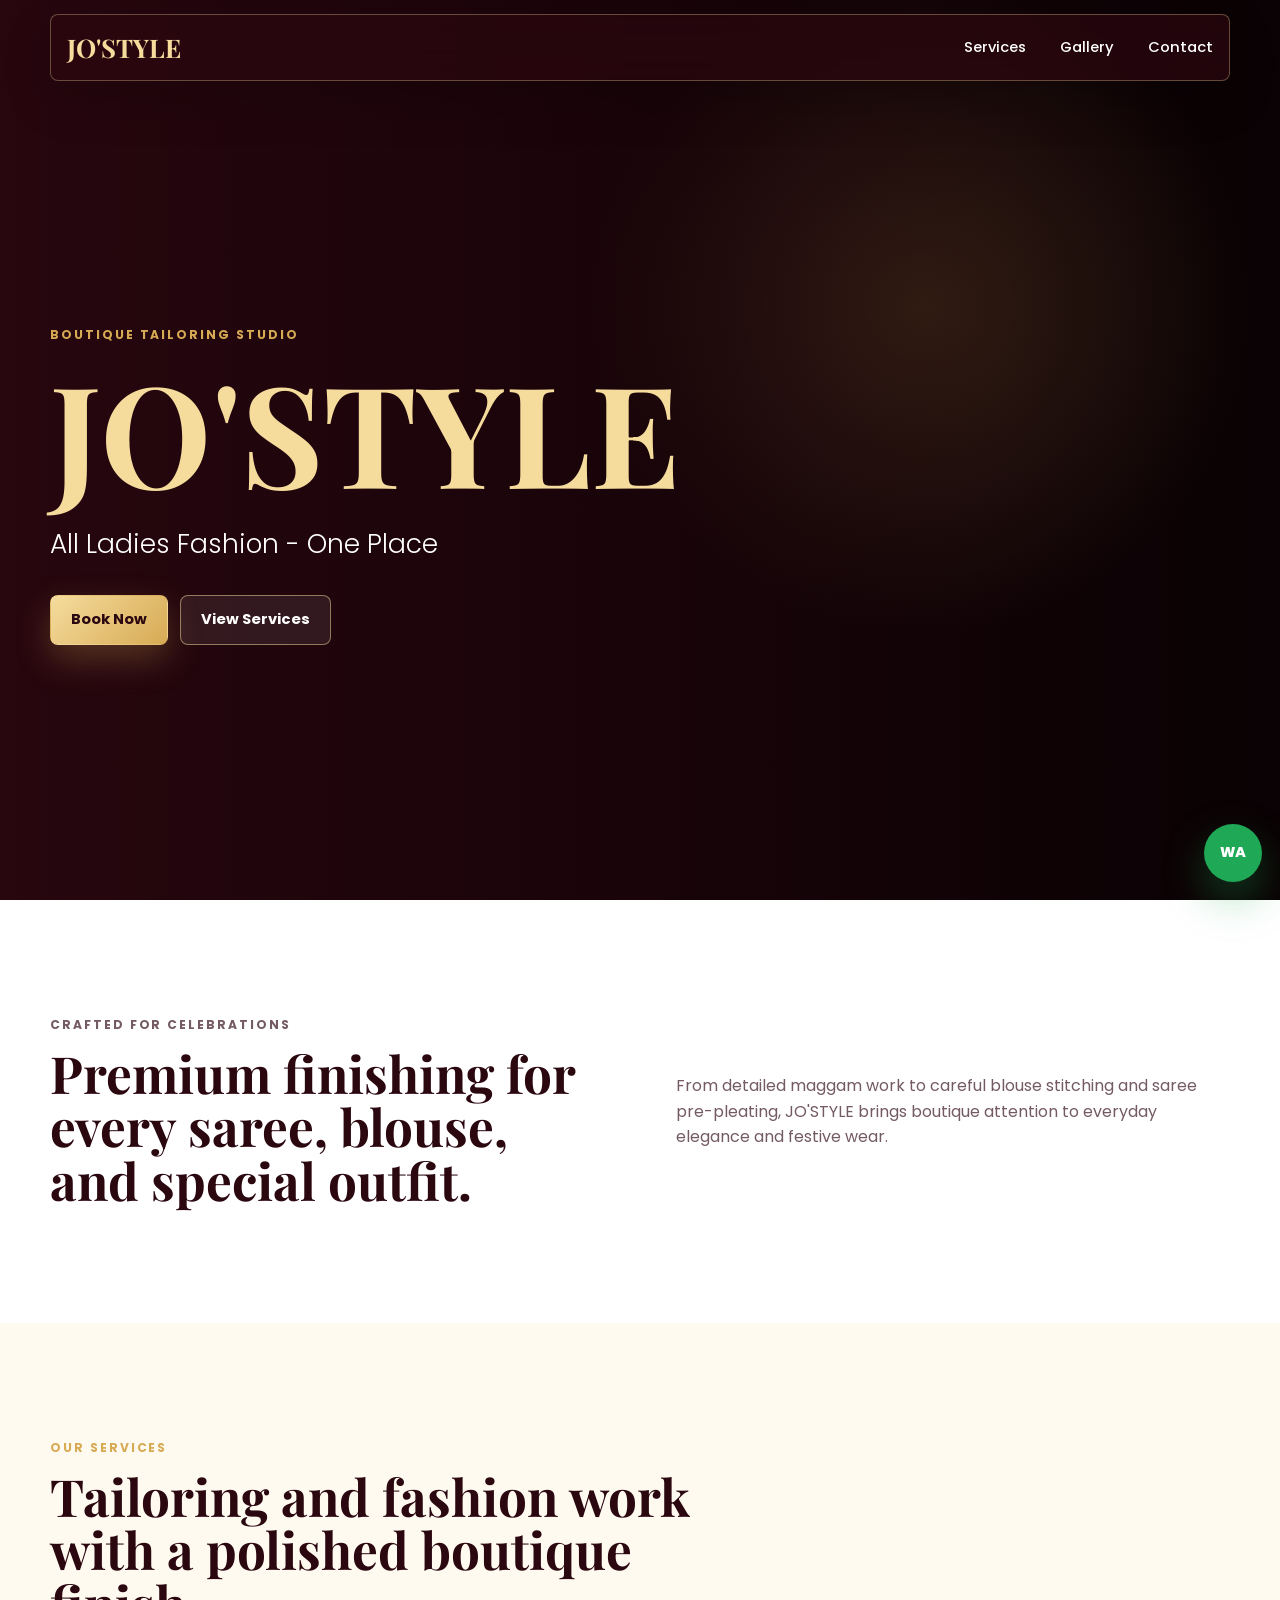
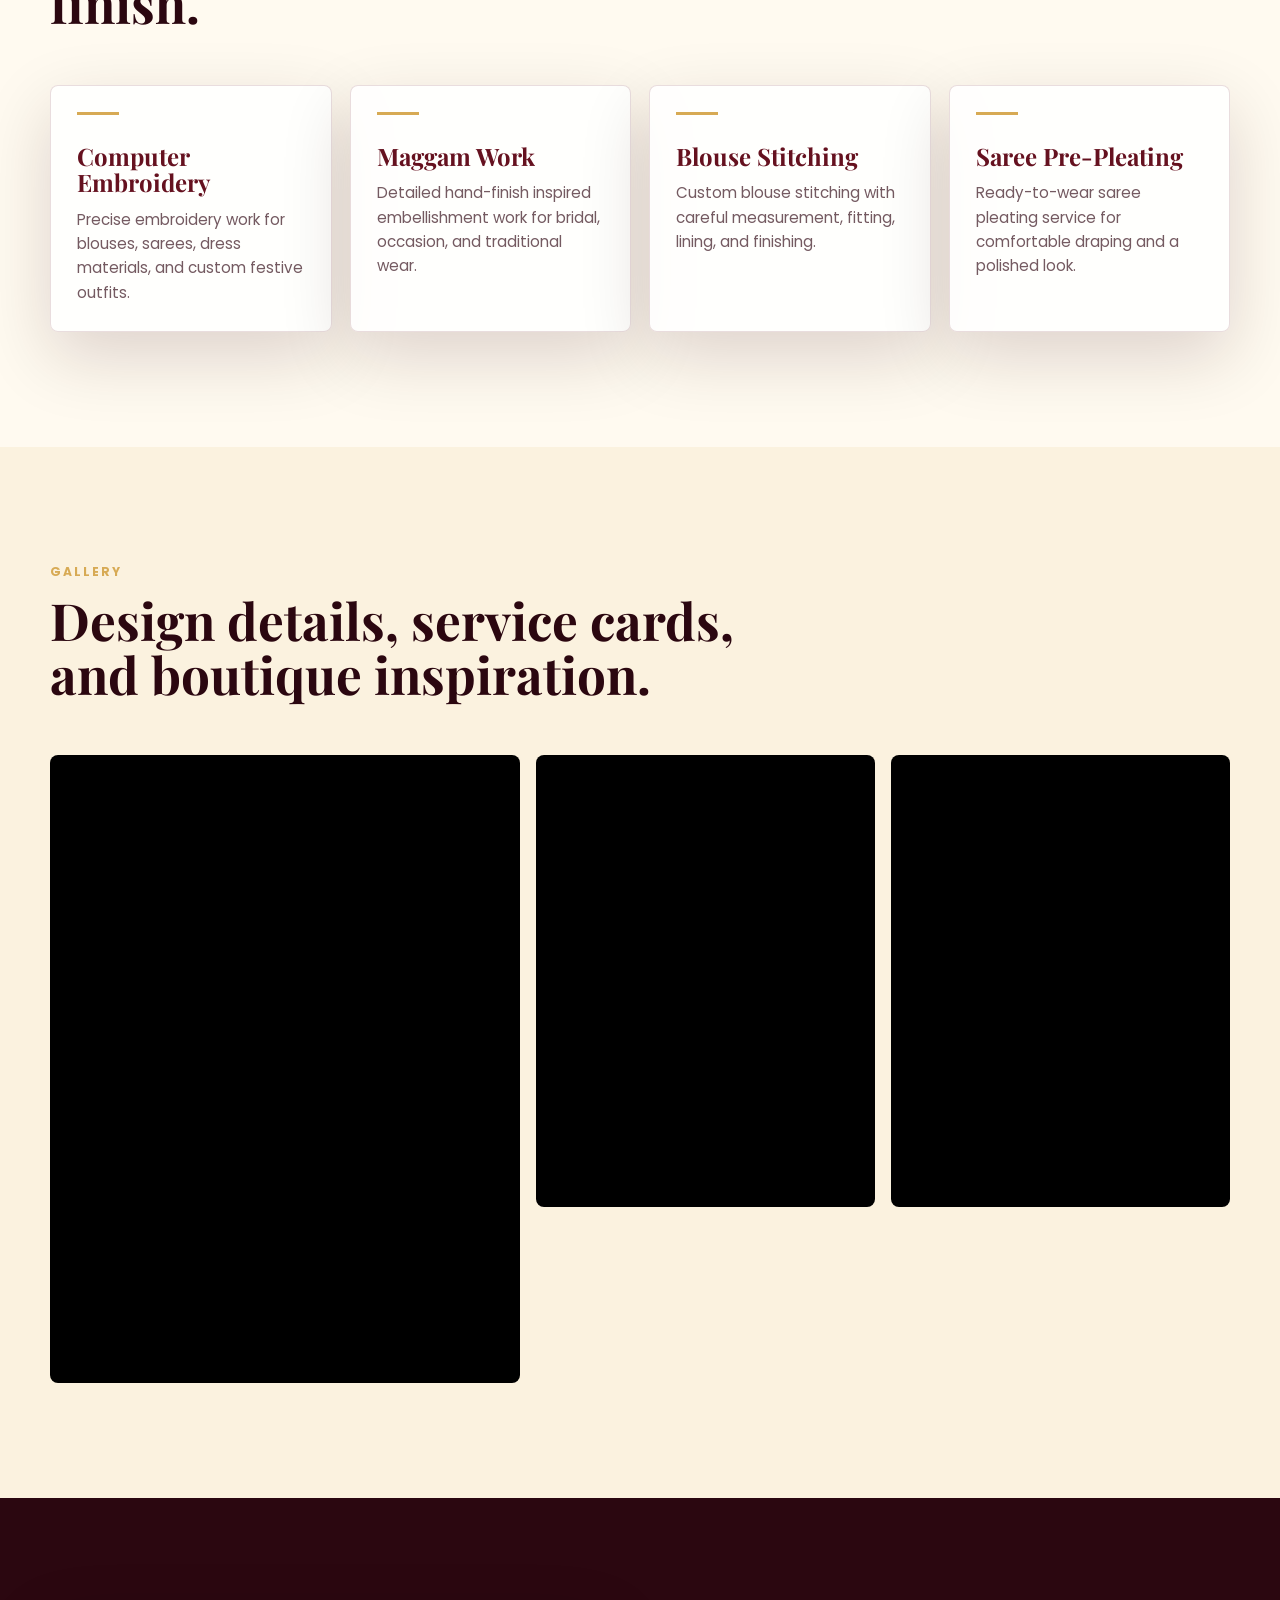
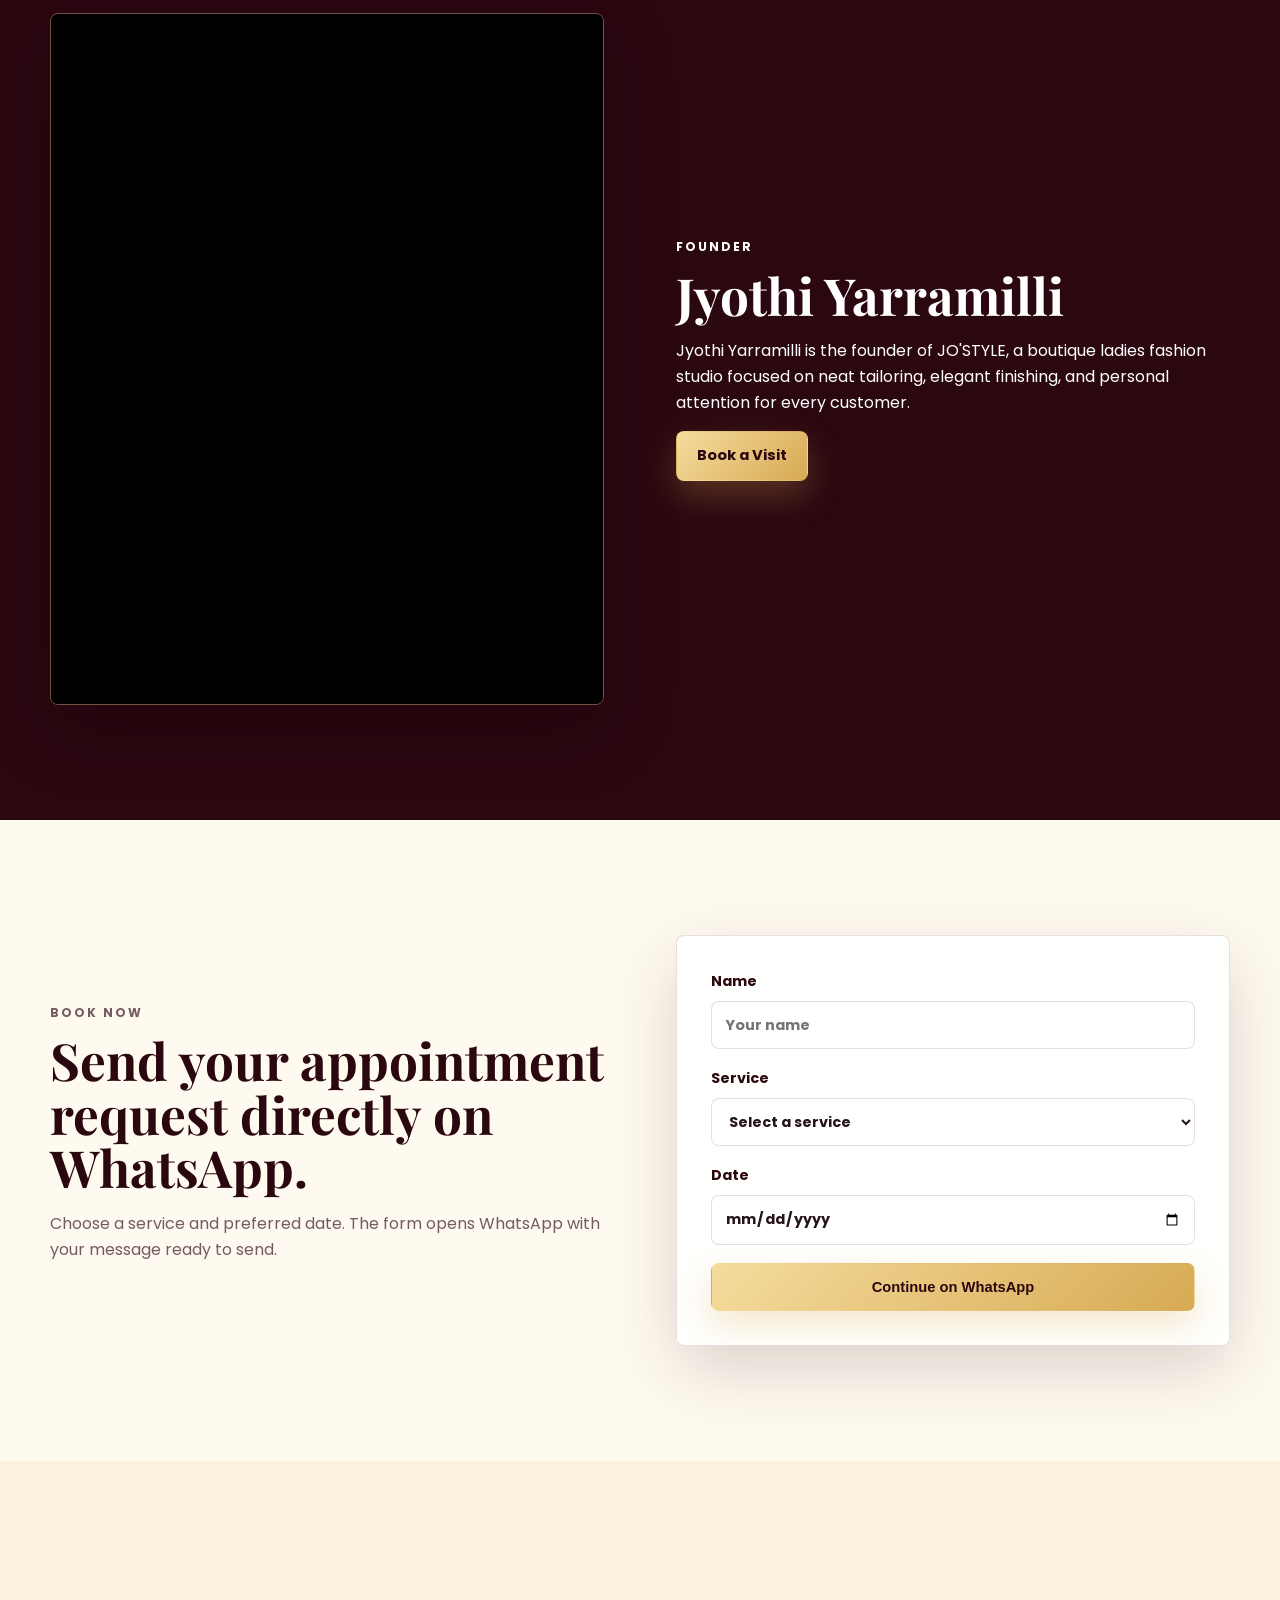
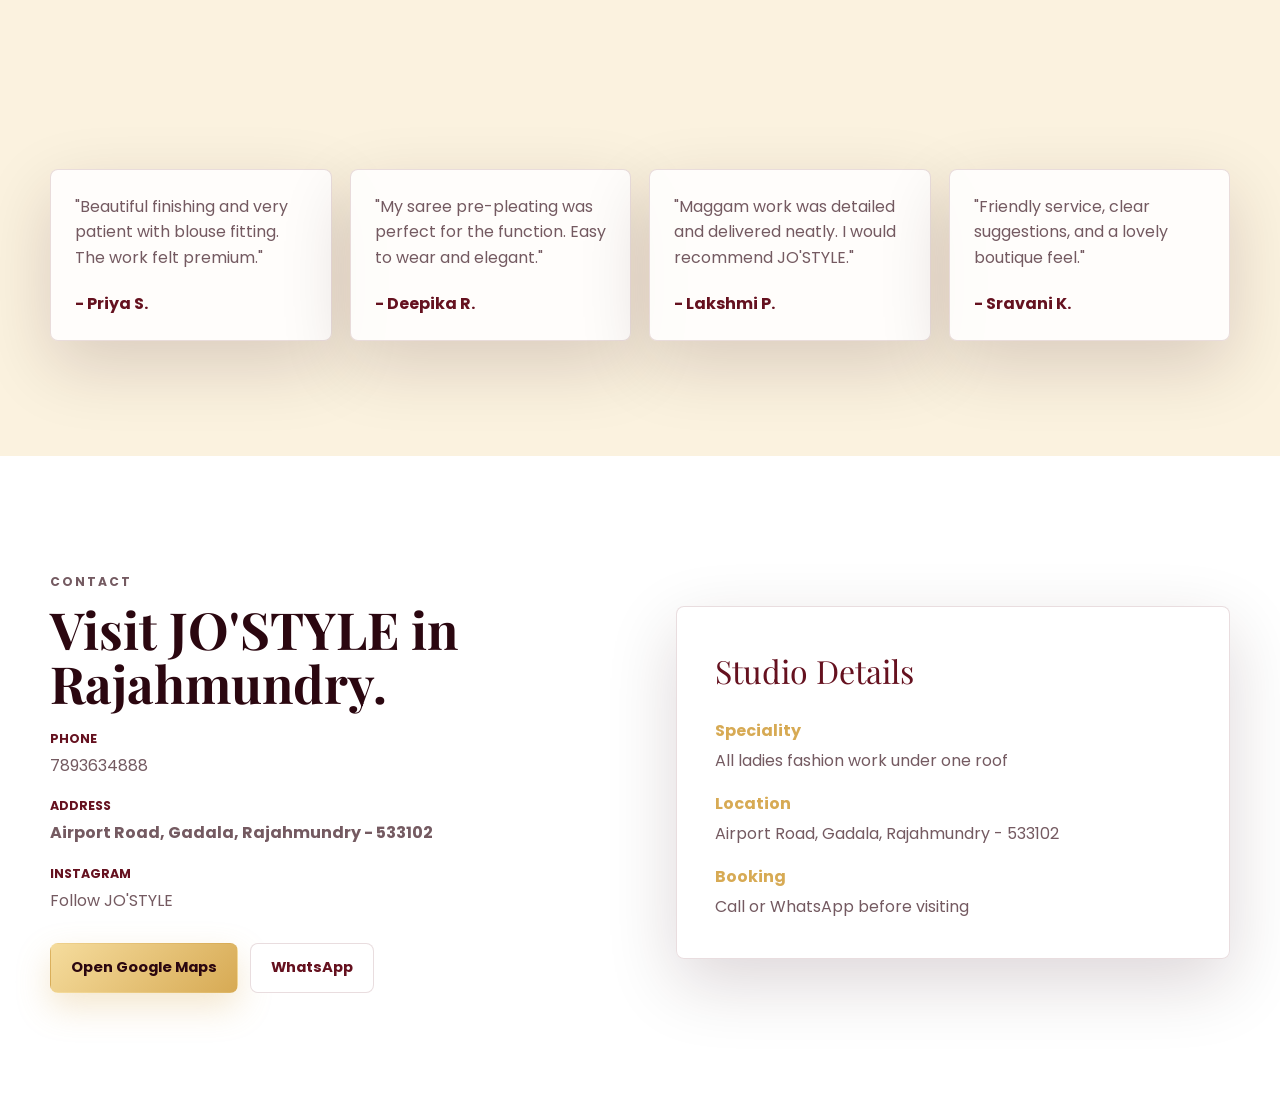
==== index.html @ f4197da4 "Create JO'STYLE static website" ====
<!DOCTYPE html>
<html lang="en">
  <head>
    <meta charset="UTF-8" />
    <meta name="viewport" content="width=device-width, initial-scale=1.0" />
    <meta
      name="description"
      content="JO'STYLE boutique tailoring and ladies fashion services in Rajahmundry."
    />
    <title>JO'STYLE | Boutique Ladies Fashion</title>
    <link rel="icon" href="favicon.ico" />
    <link rel="preconnect" href="https://fonts.googleapis.com" />
    <link rel="preconnect" href="https://fonts.gstatic.com" crossorigin />
    <link
      href="https://fonts.googleapis.com/css2?family=Playfair+Display:wght@600;700&family=Poppins:wght@300;400;500;600;700&display=swap"
      rel="stylesheet"
    />
    <link rel="stylesheet" href="style.css" />
  </head>
  <body>
    <header class="site-header" id="top">
      <nav class="navbar" aria-label="Primary navigation">
        <a class="brand" href="#top" data-business-name>JO'STYLE</a>
        <button class="nav-toggle" type="button" aria-label="Open navigation" aria-expanded="false">
          <span></span>
          <span></span>
          <span></span>
        </button>
        <div class="nav-links">
          <a href="#services">Services</a>
          <a href="#gallery">Gallery</a>
          <a href="#contact">Contact</a>
        </div>
      </nav>
    </header>

    <main>
      <section class="hero" id="home" aria-label="JO'STYLE boutique hero">
        <div class="hero-bg" data-hero-bg></div>
        <div class="hero-overlay"></div>
        <div class="hero-content reveal">
          <p class="eyebrow">Boutique tailoring studio</p>
          <h1 data-business-name>JO'STYLE</h1>
          <p class="hero-tagline" data-tagline>All Ladies Fashion - One Place</p>
          <div class="hero-actions">
            <a class="btn btn-primary" href="#booking">Book Now</a>
            <a class="btn btn-ghost" href="#services">View Services</a>
          </div>
        </div>
      </section>

      <section class="section intro-section reveal" aria-label="Boutique introduction">
        <div class="section-inner intro-grid">
          <div>
            <p class="eyebrow">Crafted for celebrations</p>
            <h2>Premium finishing for every saree, blouse, and special outfit.</h2>
          </div>
          <p>
            From detailed maggam work to careful blouse stitching and saree pre-pleating,
            JO'STYLE brings boutique attention to everyday elegance and festive wear.
          </p>
        </div>
      </section>

      <section class="section" id="services">
        <div class="section-inner">
          <div class="section-heading reveal">
            <p class="eyebrow">Our Services</p>
            <h2>Tailoring and fashion work with a polished boutique finish.</h2>
          </div>
          <div class="services-grid" data-services></div>
        </div>
      </section>

      <section class="section gallery-section" id="gallery">
        <div class="section-inner">
          <div class="section-heading reveal">
            <p class="eyebrow">Gallery</p>
            <h2>Design details, service cards, and boutique inspiration.</h2>
          </div>
          <div class="gallery-grid" data-gallery></div>
        </div>
      </section>

      <section class="section founder-section" id="founder">
        <div class="section-inner founder-grid reveal">
          <div class="founder-image-wrap">
            <img data-founder-image src="images/founder.jpg" alt="Founder of JO'STYLE" />
          </div>
          <div class="founder-copy">
            <p class="eyebrow">Founder</p>
            <h2 data-founder-name>Jyothi Yarramilli</h2>
            <p data-founder-description>
              Founder of JO'STYLE, bringing attentive tailoring and refined ladies fashion services
              to Rajahmundry.
            </p>
            <a class="btn btn-primary" href="#booking">Book a Visit</a>
          </div>
        </div>
      </section>

      <section class="section booking-section" id="booking">
        <div class="section-inner booking-grid">
          <div class="booking-copy reveal">
            <p class="eyebrow">Book Now</p>
            <h2>Send your appointment request directly on WhatsApp.</h2>
            <p>
              Choose a service and preferred date. The form opens WhatsApp with your message ready
              to send.
            </p>
          </div>
          <form class="booking-form reveal" data-booking-form>
            <label>
              Name
              <input type="text" name="name" placeholder="Your name" required />
            </label>
            <label>
              Service
              <select name="service" data-service-select required>
                <option value="">Select a service</option>
              </select>
            </label>
            <label>
              Date
              <input type="date" name="date" required />
            </label>
            <button class="btn btn-primary" type="submit">Continue on WhatsApp</button>
          </form>
        </div>
      </section>

      <section class="section testimonials-section">
        <div class="section-inner">
          <div class="section-heading reveal">
            <p class="eyebrow">Testimonials</p>
            <h2>Loved by customers for neat work and personal attention.</h2>
          </div>
          <div class="testimonial-grid">
            <article class="testimonial-card reveal">
              <p>"Beautiful finishing and very patient with blouse fitting. The work felt premium."</p>
              <strong>- Priya S.</strong>
            </article>
            <article class="testimonial-card reveal">
              <p>"My saree pre-pleating was perfect for the function. Easy to wear and elegant."</p>
              <strong>- Deepika R.</strong>
            </article>
            <article class="testimonial-card reveal">
              <p>"Maggam work was detailed and delivered neatly. I would recommend JO'STYLE."</p>
              <strong>- Lakshmi P.</strong>
            </article>
            <article class="testimonial-card reveal">
              <p>"Friendly service, clear suggestions, and a lovely boutique feel."</p>
              <strong>- Sravani K.</strong>
            </article>
          </div>
        </div>
      </section>

      <section class="section contact-section" id="contact">
        <div class="section-inner contact-grid">
          <div class="contact-copy reveal">
            <p class="eyebrow">Contact</p>
            <h2>Visit JO'STYLE in Rajahmundry.</h2>
            <p class="contact-line"><span>Phone</span><a data-phone-link href="#">7893634888</a></p>
            <p class="contact-line"><span>Address</span><strong data-address>Airport Road, Gadala, Rajahmundry - 533102</strong></p>
            <p class="contact-line"><span>Instagram</span><a data-instagram href="#" target="_blank" rel="noreferrer">Follow JO'STYLE</a></p>
            <div class="contact-actions">
              <a class="btn btn-primary" data-map-link href="#" target="_blank" rel="noreferrer">Open Google Maps</a>
              <a class="btn btn-ghost dark" data-whatsapp-link href="#" target="_blank" rel="noreferrer">WhatsApp</a>
            </div>
          </div>
          <div class="contact-panel reveal">
            <p class="panel-title">Studio Details</p>
            <dl>
              <div>
                <dt>Speciality</dt>
                <dd>All ladies fashion work under one roof</dd>
              </div>
              <div>
                <dt>Location</dt>
                <dd data-address>Airport Road, Gadala, Rajahmundry - 533102</dd>
              </div>
              <div>
                <dt>Booking</dt>
                <dd>Call or WhatsApp before visiting</dd>
              </div>
            </dl>
          </div>
        </div>
      </section>
    </main>

    <button class="lightbox" type="button" data-lightbox aria-label="Close image preview">
      <img src="" alt="" data-lightbox-image />
    </button>

    <a class="whatsapp-float" data-whatsapp-link href="#" target="_blank" rel="noreferrer" aria-label="Chat on WhatsApp">
      WA
    </a>

    <script src="script.js"></script>
  </body>
</html>
---- style.css ----
:root {
  --maroon: #65111f;
  --maroon-dark: #2b0710;
  --maroon-soft: #8f2637;
  --gold: #d7aa54;
  --gold-light: #f5dc9d;
  --ivory: #fffaf0;
  --white: #ffffff;
  --ink: #261419;
  --muted: #745a61;
  --line: rgba(101, 17, 31, 0.14);
  --shadow: 0 24px 70px rgba(43, 7, 16, 0.16);
  --radius: 8px;
}

* {
  box-sizing: border-box;
}

html {
  scroll-behavior: smooth;
}

body {
  margin: 0;
  color: var(--ink);
  background: var(--ivory);
  font-family: "Poppins", system-ui, sans-serif;
  line-height: 1.6;
}

body.nav-open {
  overflow: hidden;
}

img {
  display: block;
  max-width: 100%;
}

a {
  color: inherit;
  text-decoration: none;
}

.site-header {
  position: fixed;
  inset: 0 0 auto;
  z-index: 50;
  padding: 14px clamp(16px, 4vw, 48px);
}

.navbar {
  display: flex;
  align-items: center;
  justify-content: space-between;
  gap: 24px;
  width: min(1180px, 100%);
  margin: 0 auto;
  padding: 12px 16px;
  border: 1px solid rgba(245, 220, 157, 0.32);
  border-radius: var(--radius);
  background: rgba(43, 7, 16, 0.72);
  color: var(--white);
  backdrop-filter: blur(18px);
  box-shadow: 0 18px 50px rgba(0, 0, 0, 0.16);
}

.brand {
  font-family: "Playfair Display", Georgia, serif;
  font-size: clamp(1.3rem, 2vw, 1.65rem);
  font-weight: 700;
  color: var(--gold-light);
}

.nav-links {
  display: flex;
  align-items: center;
  gap: clamp(16px, 3vw, 34px);
  font-size: 0.92rem;
  font-weight: 500;
}

.nav-links a {
  position: relative;
}

.nav-links a::after {
  position: absolute;
  left: 0;
  bottom: -7px;
  width: 0;
  height: 2px;
  content: "";
  background: var(--gold);
  transition: width 220ms ease;
}

.nav-links a:hover::after {
  width: 100%;
}

.nav-toggle {
  display: none;
  width: 42px;
  height: 38px;
  border: 1px solid rgba(245, 220, 157, 0.42);
  border-radius: var(--radius);
  background: transparent;
  cursor: pointer;
}

.nav-toggle span {
  display: block;
  width: 18px;
  height: 2px;
  margin: 4px auto;
  background: var(--gold-light);
}

.hero {
  position: relative;
  display: grid;
  min-height: 100svh;
  place-items: center;
  overflow: hidden;
  color: var(--white);
}

.hero-bg,
.hero-overlay {
  position: absolute;
  inset: 0;
}

.hero-bg {
  background-image: var(--hero-image);
  background-position: center;
  background-size: cover;
  transform: scale(1.02);
}

.hero-overlay {
  background:
    linear-gradient(90deg, rgba(43, 7, 16, 0.92), rgba(43, 7, 16, 0.56), rgba(43, 7, 16, 0.22)),
    radial-gradient(circle at 72% 34%, rgba(215, 170, 84, 0.24), transparent 30%);
}

.hero-content {
  position: relative;
  z-index: 1;
  width: min(1180px, calc(100% - 32px));
  padding-top: 70px;
}

.eyebrow {
  margin: 0 0 12px;
  color: var(--gold);
  font-size: 0.76rem;
  font-weight: 700;
  letter-spacing: 0.16em;
  text-transform: uppercase;
}

.hero h1,
.section h2 {
  margin: 0;
  font-family: "Playfair Display", Georgia, serif;
  line-height: 1.05;
}

.hero h1 {
  max-width: 760px;
  color: var(--gold-light);
  font-size: clamp(4rem, 11vw, 9rem);
}

.hero-tagline {
  max-width: 560px;
  margin: 18px 0 0;
  font-size: clamp(1.15rem, 2.2vw, 1.65rem);
  font-weight: 300;
}

.hero-actions,
.contact-actions {
  display: flex;
  flex-wrap: wrap;
  gap: 12px;
  margin-top: 30px;
}

.btn {
  display: inline-flex;
  min-height: 48px;
  align-items: center;
  justify-content: center;
  border: 1px solid transparent;
  border-radius: var(--radius);
  padding: 12px 20px;
  font-size: 0.92rem;
  font-weight: 700;
  transition: transform 180ms ease, box-shadow 180ms ease, background 180ms ease;
}

.btn:hover {
  transform: translateY(-2px);
}

.btn-primary {
  color: var(--maroon-dark);
  background: linear-gradient(135deg, var(--gold-light), var(--gold));
  box-shadow: 0 14px 34px rgba(215, 170, 84, 0.28);
}

.btn-ghost {
  color: var(--white);
  border-color: rgba(245, 220, 157, 0.5);
  background: rgba(255, 255, 255, 0.08);
}

.btn-ghost.dark {
  color: var(--maroon);
  border-color: var(--line);
  background: var(--white);
}

.section {
  padding: clamp(68px, 9vw, 118px) clamp(16px, 4vw, 48px);
}

.section-inner {
  width: min(1180px, 100%);
  margin: 0 auto;
}

.intro-section {
  background: var(--white);
}

.intro-grid,
.booking-grid,
.contact-grid,
.founder-grid {
  display: grid;
  grid-template-columns: 1fr 1fr;
  gap: clamp(28px, 6vw, 72px);
  align-items: center;
}

.intro-grid h2,
.section-heading h2,
.booking-copy h2,
.contact-copy h2,
.founder-copy h2 {
  color: var(--maroon-dark);
  font-size: clamp(2rem, 4vw, 4rem);
}

.intro-grid p,
.booking-copy p,
.contact-copy p,
.founder-copy p {
  color: var(--muted);
}

.section-heading {
  max-width: 720px;
  margin-bottom: clamp(30px, 5vw, 54px);
}

.services-grid,
.testimonial-grid {
  display: grid;
  grid-template-columns: repeat(4, 1fr);
  gap: 18px;
}

.service-card,
.testimonial-card,
.booking-form,
.contact-panel {
  border: 1px solid var(--line);
  border-radius: var(--radius);
  background: rgba(255, 255, 255, 0.86);
  box-shadow: var(--shadow);
}

.service-card {
  position: relative;
  min-height: 220px;
  overflow: hidden;
  padding: 26px;
}

.service-card::before {
  display: block;
  width: 42px;
  height: 3px;
  margin-bottom: 28px;
  content: "";
  background: var(--gold);
}

.service-card h3 {
  margin: 0 0 12px;
  color: var(--maroon);
  font-family: "Playfair Display", Georgia, serif;
  font-size: 1.5rem;
  line-height: 1.1;
}

.service-card p {
  margin: 0;
  color: var(--muted);
  font-size: 0.95rem;
}

.gallery-section,
.testimonials-section {
  background: #fbf2df;
}

.gallery-grid {
  display: grid;
  grid-template-columns: 1.25fr 0.9fr 0.9fr;
  gap: 16px;
}

.gallery-item {
  min-height: 310px;
  overflow: hidden;
  border: 0;
  border-radius: var(--radius);
  background: var(--maroon-dark);
  cursor: zoom-in;
  padding: 0;
}

.gallery-item:first-child {
  grid-row: span 2;
}

.gallery-item img {
  width: 100%;
  height: 100%;
  min-height: inherit;
  object-fit: cover;
  transition: transform 420ms ease, opacity 220ms ease;
}

.gallery-item:hover img {
  opacity: 0.88;
  transform: scale(1.05);
}

.founder-section {
  background: var(--maroon-dark);
  color: var(--white);
}

.founder-copy h2,
.founder-copy p {
  color: var(--white);
}

.founder-image-wrap {
  overflow: hidden;
  border: 1px solid rgba(245, 220, 157, 0.35);
  border-radius: var(--radius);
  box-shadow: 0 24px 72px rgba(0, 0, 0, 0.22);
}

.founder-image-wrap img {
  width: 100%;
  aspect-ratio: 4 / 5;
  object-fit: cover;
}

.booking-form {
  display: grid;
  gap: 18px;
  padding: clamp(20px, 4vw, 34px);
}

.booking-form label {
  display: grid;
  gap: 8px;
  color: var(--maroon-dark);
  font-size: 0.9rem;
  font-weight: 700;
}

.booking-form input,
.booking-form select {
  min-height: 48px;
  width: 100%;
  border: 1px solid var(--line);
  border-radius: var(--radius);
  background: var(--white);
  color: var(--ink);
  font: inherit;
  padding: 11px 13px;
}

.testimonial-card {
  padding: 24px;
}

.testimonial-card p {
  margin: 0 0 20px;
  color: var(--muted);
}

.testimonial-card strong {
  color: var(--maroon);
}

.contact-section {
  background: var(--white);
}

.contact-line {
  display: grid;
  gap: 4px;
  margin: 18px 0;
}

.contact-line span {
  color: var(--maroon);
  font-size: 0.78rem;
  font-weight: 700;
  text-transform: uppercase;
}

.contact-panel {
  padding: clamp(24px, 4vw, 38px);
}

.panel-title {
  margin: 0 0 22px;
  color: var(--maroon);
  font-family: "Playfair Display", Georgia, serif;
  font-size: 2rem;
}

dl {
  display: grid;
  gap: 18px;
  margin: 0;
}

dt {
  color: var(--gold);
  font-weight: 700;
}

dd {
  margin: 4px 0 0;
  color: var(--muted);
}

.lightbox {
  position: fixed;
  inset: 0;
  z-index: 100;
  display: none;
  place-items: center;
  border: 0;
  background: rgba(20, 6, 10, 0.9);
  padding: 24px;
  cursor: zoom-out;
}

.lightbox.open {
  display: grid;
}

.lightbox img {
  max-height: 88vh;
  border-radius: var(--radius);
  box-shadow: 0 24px 80px rgba(0, 0, 0, 0.45);
}

.whatsapp-float {
  position: fixed;
  right: 18px;
  bottom: 18px;
  z-index: 60;
  display: grid;
  width: 58px;
  height: 58px;
  place-items: center;
  border-radius: 50%;
  color: var(--white);
  background: #1fa855;
  font-size: 0.9rem;
  font-weight: 800;
  box-shadow: 0 18px 42px rgba(31, 168, 85, 0.35);
}

.reveal {
  opacity: 0;
  transform: translateY(22px);
  transition: opacity 700ms ease, transform 700ms ease;
}

.reveal.visible {
  opacity: 1;
  transform: translateY(0);
}

@media (max-width: 980px) {
  .services-grid,
  .testimonial-grid {
    grid-template-columns: repeat(2, 1fr);
  }

  .gallery-grid {
    grid-template-columns: 1fr 1fr;
  }
}

@media (max-width: 760px) {
  .site-header {
    padding: 10px 12px;
  }

  .nav-toggle {
    display: block;
  }

  .nav-links {
    position: fixed;
    top: 76px;
    right: 12px;
    left: 12px;
    display: none;
    flex-direction: column;
    align-items: stretch;
    border: 1px solid rgba(245, 220, 157, 0.26);
    border-radius: var(--radius);
    background: rgba(43, 7, 16, 0.96);
    padding: 18px;
  }

  .nav-links a {
    padding: 10px 0;
  }

  body.nav-open .nav-links {
    display: flex;
  }

  .hero {
    place-items: end start;
    min-height: 92svh;
    padding-bottom: 46px;
  }

  .hero h1 {
    font-size: clamp(3.3rem, 17vw, 5.4rem);
  }

  .intro-grid,
  .booking-grid,
  .contact-grid,
  .founder-grid {
    grid-template-columns: 1fr;
  }

  .services-grid,
  .testimonial-grid,
  .gallery-grid {
    grid-template-columns: 1fr;
  }

  .gallery-item,
  .gallery-item:first-child {
    min-height: 260px;
    grid-row: auto;
  }

  .hero-actions,
  .contact-actions {
    flex-direction: column;
    align-items: stretch;
  }
}
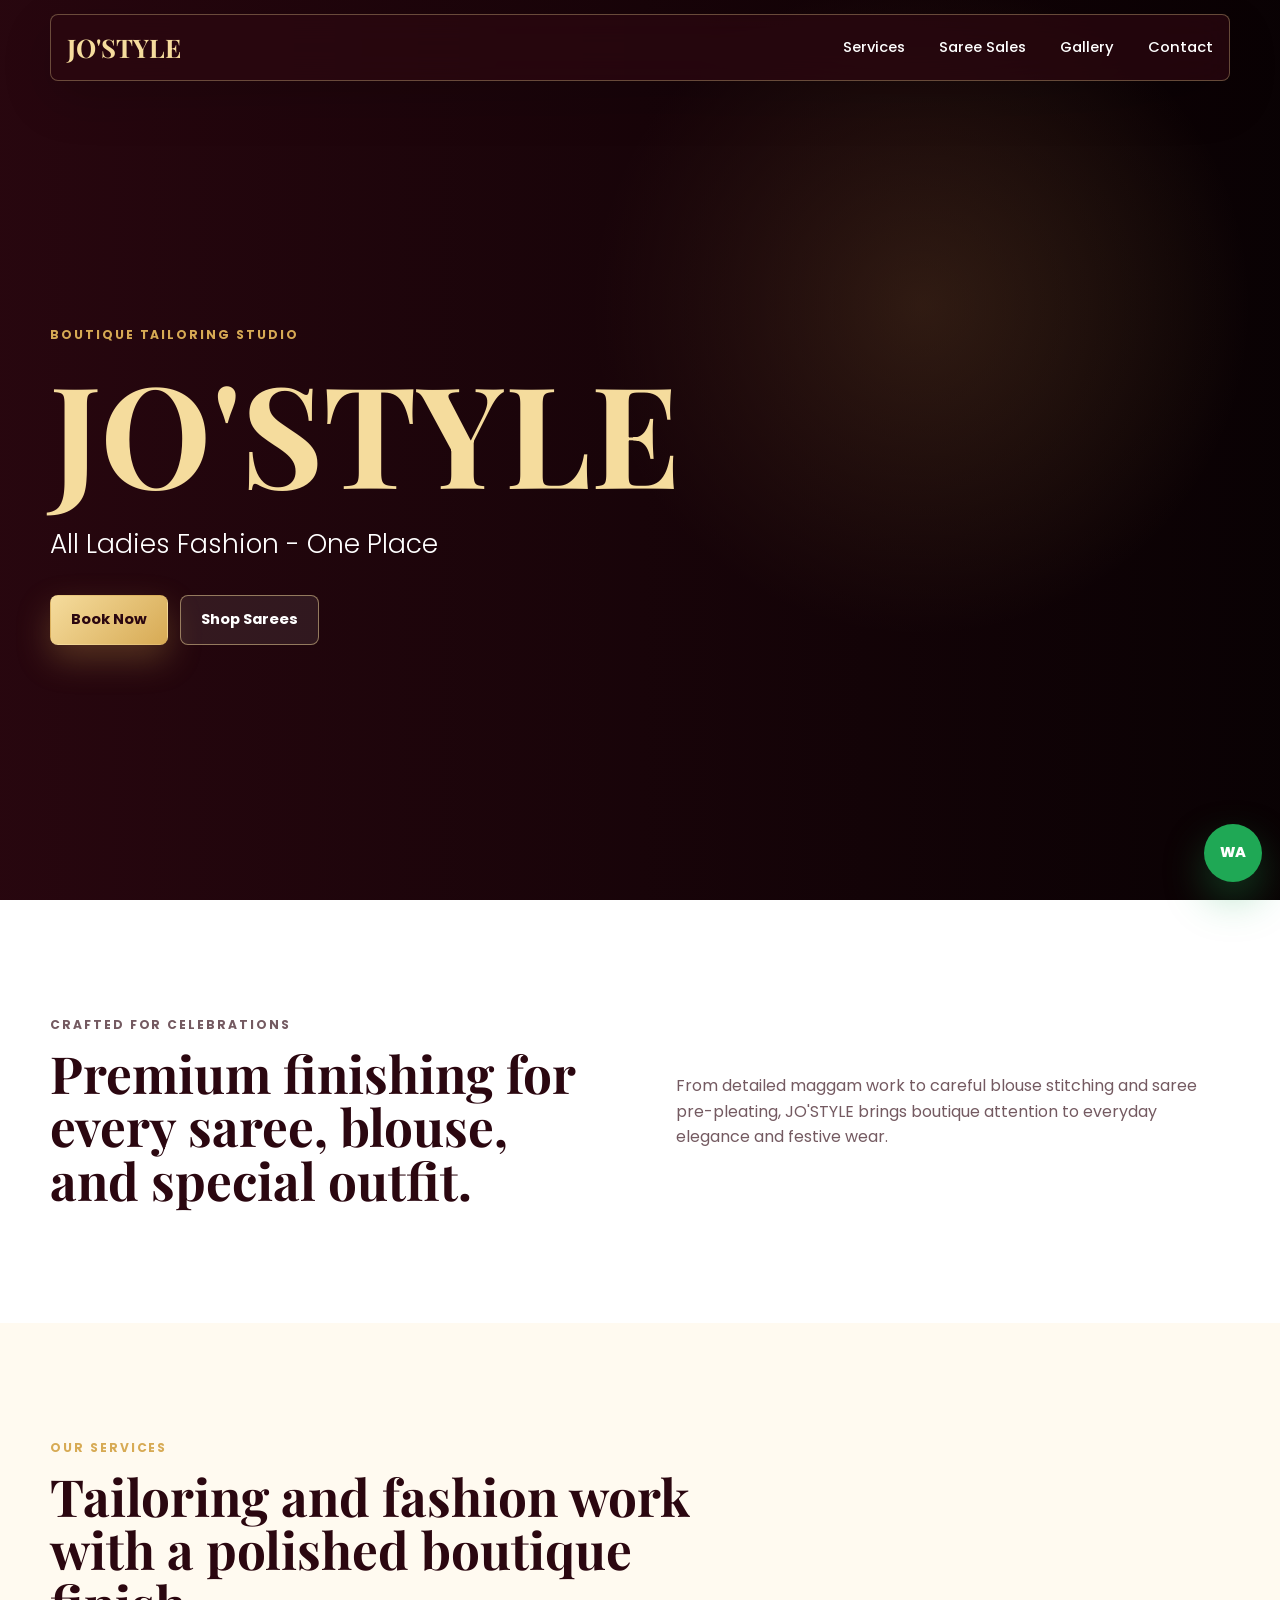
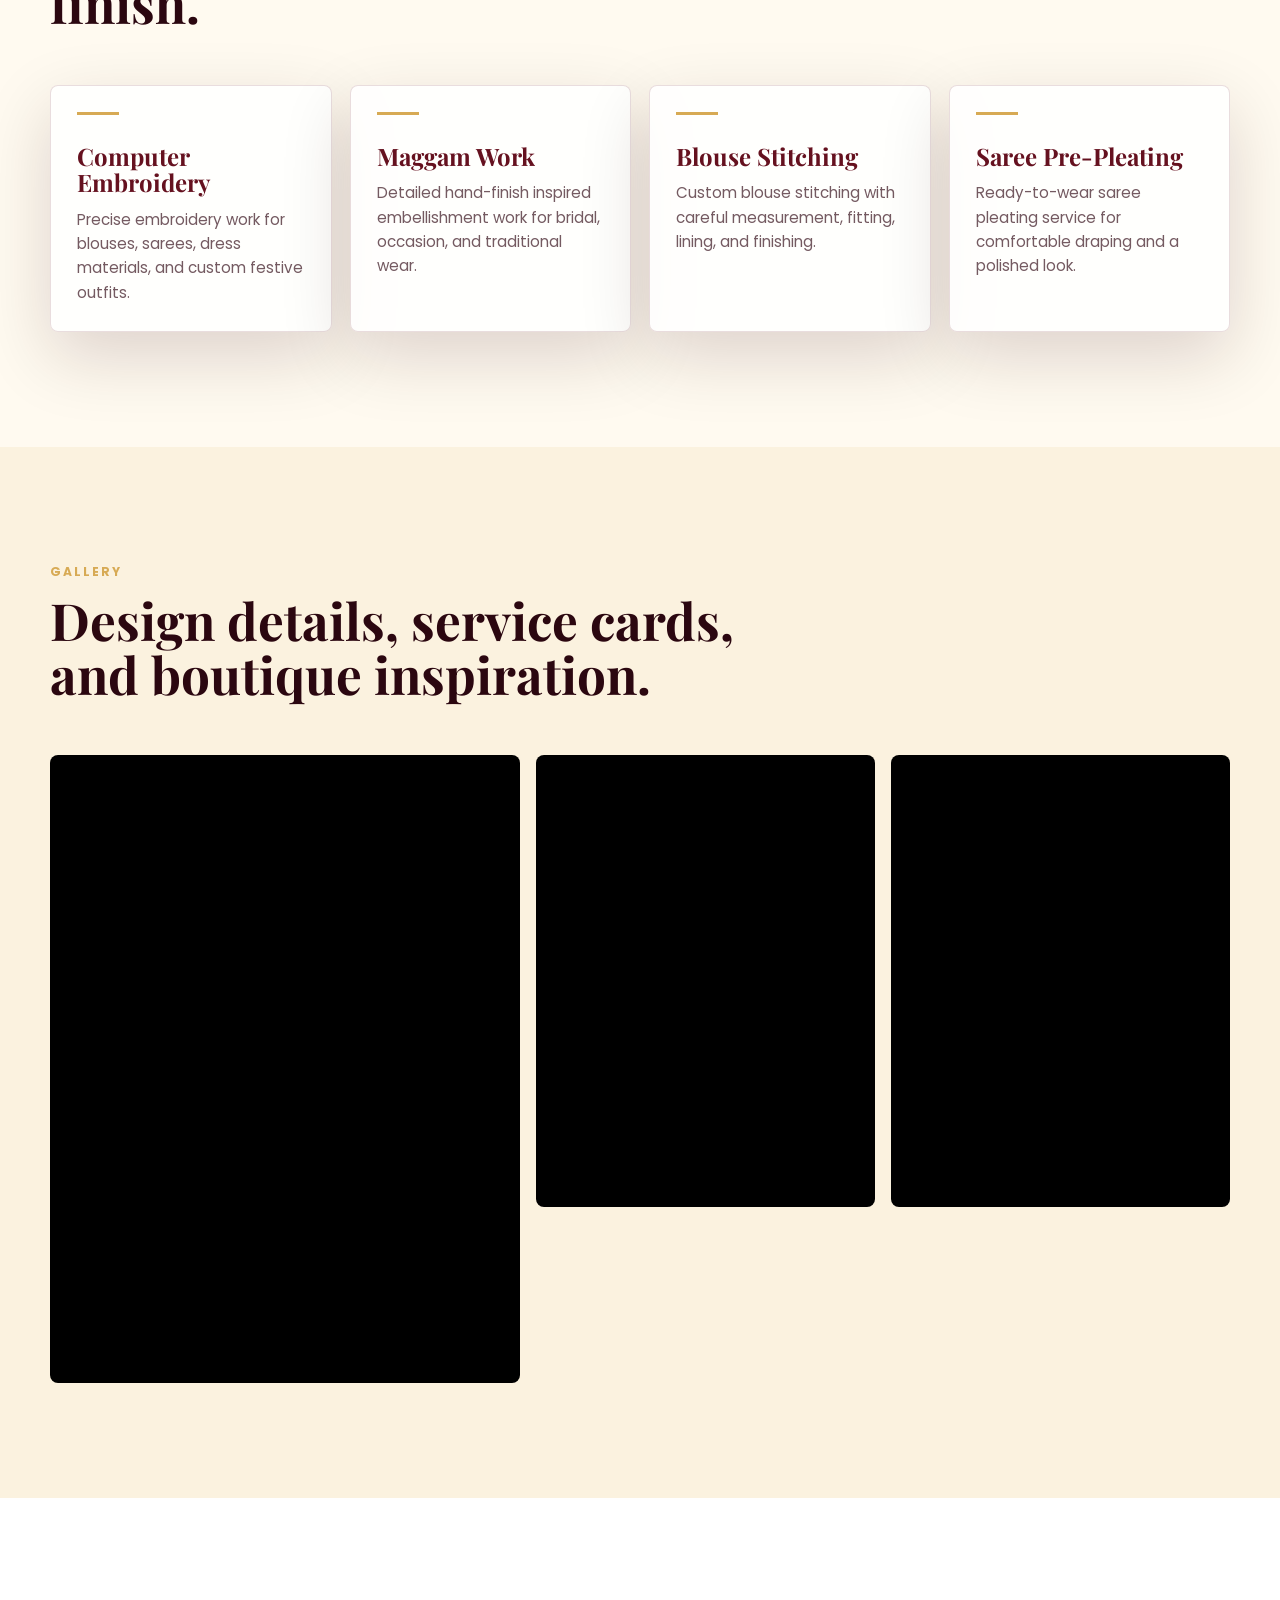
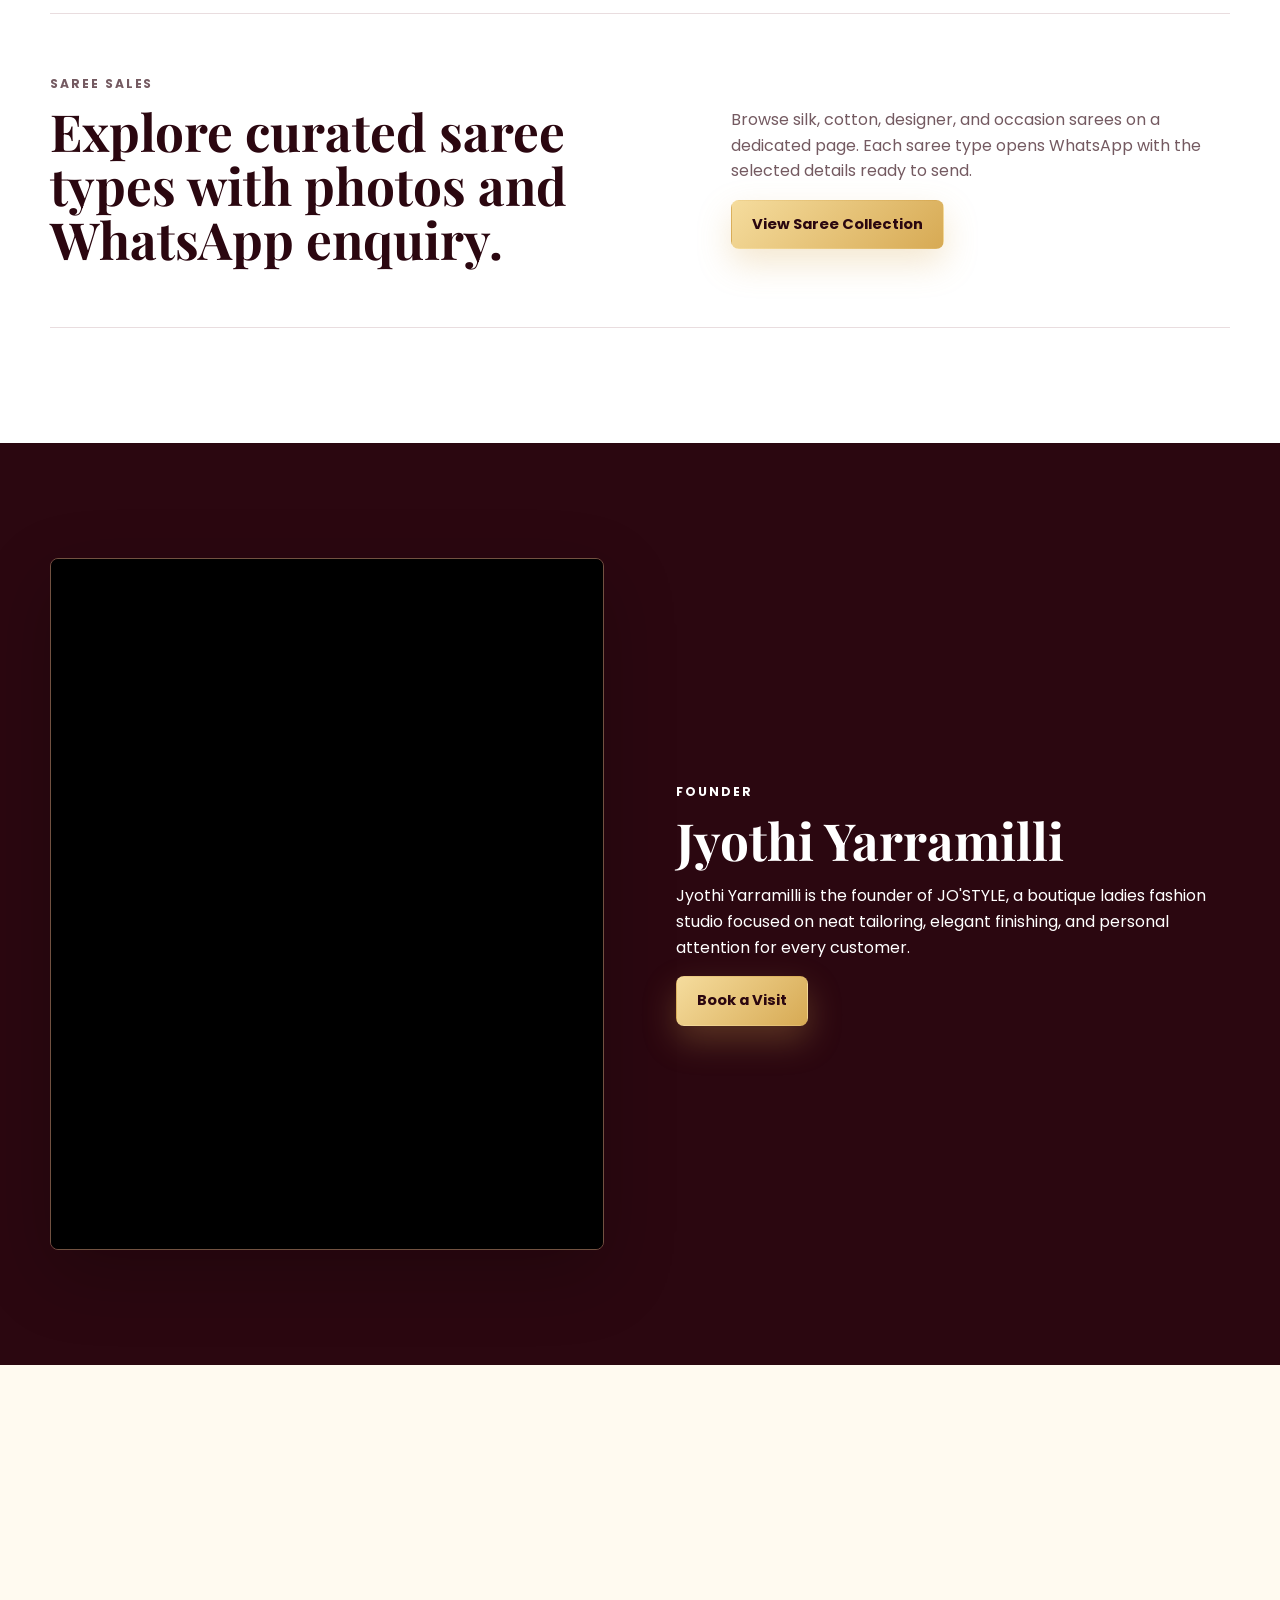
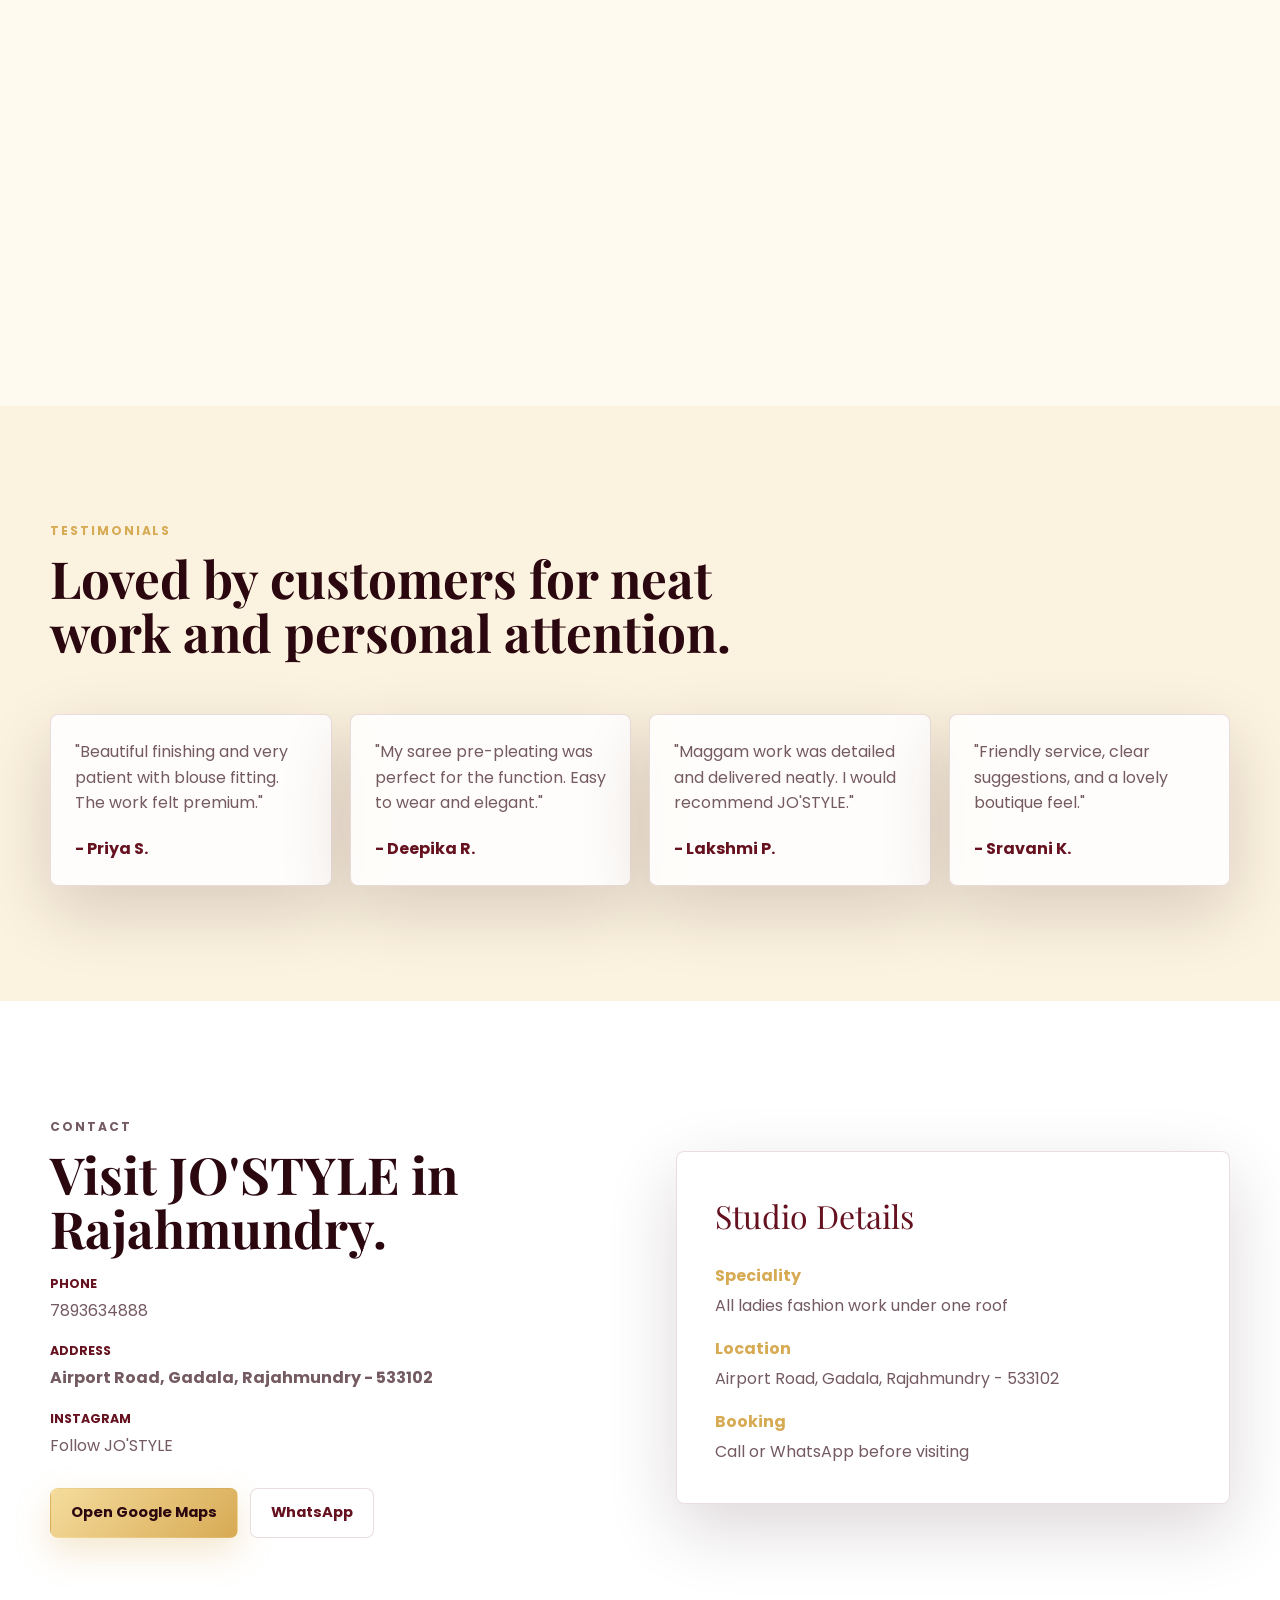
==== commit 84470c5d: "Add saree sales page" ====
--- a/index.html
+++ b/index.html
@@ -28,6 +28,7 @@
         </button>
         <div class="nav-links">
           <a href="#services">Services</a>
+          <a href="sarees.html">Saree Sales</a>
           <a href="#gallery">Gallery</a>
           <a href="#contact">Contact</a>
         </div>
@@ -44,7 +45,7 @@
           <p class="hero-tagline" data-tagline>All Ladies Fashion - One Place</p>
           <div class="hero-actions">
             <a class="btn btn-primary" href="#booking">Book Now</a>
-            <a class="btn btn-ghost" href="#services">View Services</a>
+            <a class="btn btn-ghost" href="sarees.html">Shop Sarees</a>
           </div>
         </div>
       </section>
@@ -79,6 +80,22 @@
             <h2>Design details, service cards, and boutique inspiration.</h2>
           </div>
           <div class="gallery-grid" data-gallery></div>
+        </div>
+      </section>
+
+      <section class="section saree-teaser-section">
+        <div class="section-inner saree-teaser-grid reveal">
+          <div>
+            <p class="eyebrow">Saree Sales</p>
+            <h2>Explore curated saree types with photos and WhatsApp enquiry.</h2>
+          </div>
+          <div>
+            <p>
+              Browse silk, cotton, designer, and occasion sarees on a dedicated page. Each saree type
+              opens WhatsApp with the selected details ready to send.
+            </p>
+            <a class="btn btn-primary" href="sarees.html">View Saree Collection</a>
+          </div>
         </div>
       </section>
 
--- a/style.css
+++ b/style.css
@@ -317,7 +317,8 @@
 }
 
 .gallery-section,
-.testimonials-section {
+.testimonials-section,
+.saree-page-intro {
   background: #fbf2df;
 }
 
@@ -352,6 +353,157 @@
 .gallery-item:hover img {
   opacity: 0.88;
   transform: scale(1.05);
+}
+
+.saree-teaser-section {
+  background: var(--white);
+}
+
+.saree-teaser-grid {
+  display: grid;
+  grid-template-columns: 1.1fr 0.9fr;
+  gap: clamp(28px, 6vw, 72px);
+  align-items: center;
+  border-top: 1px solid var(--line);
+  border-bottom: 1px solid var(--line);
+  padding: clamp(34px, 6vw, 60px) 0;
+}
+
+.saree-teaser-grid h2 {
+  color: var(--maroon-dark);
+  font-size: clamp(2rem, 4vw, 4rem);
+}
+
+.saree-teaser-grid p {
+  color: var(--muted);
+}
+
+.saree-hero .hero-bg {
+  background-position: center 44%;
+}
+
+.saree-type-grid {
+  display: grid;
+  gap: clamp(28px, 5vw, 46px);
+}
+
+.saree-type-card {
+  display: grid;
+  grid-template-columns: minmax(280px, 0.95fr) minmax(280px, 1.05fr);
+  gap: clamp(22px, 4vw, 42px);
+  align-items: stretch;
+  border: 1px solid var(--line);
+  border-radius: var(--radius);
+  background: rgba(255, 255, 255, 0.9);
+  box-shadow: var(--shadow);
+  overflow: hidden;
+}
+
+.saree-carousel {
+  position: relative;
+  min-height: 430px;
+  background: var(--maroon-dark);
+}
+
+.saree-slides,
+.saree-slide {
+  position: absolute;
+  inset: 0;
+}
+
+.saree-slide {
+  border: 0;
+  opacity: 0;
+  background: transparent;
+  cursor: zoom-in;
+  padding: 0;
+  transition: opacity 520ms ease;
+}
+
+.saree-slide.active {
+  opacity: 1;
+  z-index: 1;
+}
+
+.saree-slide img {
+  width: 100%;
+  height: 100%;
+  object-fit: cover;
+}
+
+.saree-carousel-controls {
+  position: absolute;
+  right: 14px;
+  bottom: 14px;
+  left: 14px;
+  z-index: 3;
+  display: flex;
+  align-items: center;
+  justify-content: space-between;
+  gap: 12px;
+}
+
+.saree-carousel-controls button {
+  min-height: 40px;
+  border: 1px solid rgba(245, 220, 157, 0.45);
+  border-radius: var(--radius);
+  color: var(--white);
+  background: rgba(43, 7, 16, 0.74);
+  font: inherit;
+  font-size: 0.78rem;
+  font-weight: 700;
+  cursor: pointer;
+  padding: 8px 12px;
+  backdrop-filter: blur(12px);
+}
+
+.saree-dots {
+  display: flex;
+  gap: 8px;
+  align-items: center;
+}
+
+.saree-carousel-controls .saree-dot {
+  width: 10px;
+  min-height: 10px;
+  height: 10px;
+  border-radius: 999px;
+  padding: 0;
+  background: rgba(255, 255, 255, 0.55);
+}
+
+.saree-carousel-controls .saree-dot.active {
+  width: 24px;
+  background: var(--gold-light);
+}
+
+.saree-type-copy {
+  display: flex;
+  flex-direction: column;
+  align-items: flex-start;
+  justify-content: center;
+  padding: clamp(24px, 4vw, 42px);
+}
+
+.saree-type-copy h3 {
+  margin: 0;
+  color: var(--maroon);
+  font-family: "Playfair Display", Georgia, serif;
+  font-size: clamp(2rem, 4vw, 3.5rem);
+  line-height: 1.05;
+}
+
+.saree-type-copy p {
+  margin: 18px 0 0;
+  color: var(--muted);
+}
+
+.saree-type-copy span {
+  display: inline-flex;
+  margin: 18px 0 24px;
+  color: var(--maroon);
+  font-size: 0.85rem;
+  font-weight: 700;
 }
 
 .founder-section {
@@ -518,6 +670,14 @@
 
   .gallery-grid {
     grid-template-columns: 1fr 1fr;
+  }
+
+  .saree-type-card {
+    grid-template-columns: 1fr;
+  }
+
+  .saree-carousel {
+    min-height: 360px;
   }
 }
 
@@ -565,7 +725,8 @@
   .intro-grid,
   .booking-grid,
   .contact-grid,
-  .founder-grid {
+  .founder-grid,
+  .saree-teaser-grid {
     grid-template-columns: 1fr;
   }
 
@@ -586,4 +747,12 @@
     flex-direction: column;
     align-items: stretch;
   }
-}
+
+  .saree-carousel {
+    min-height: 320px;
+  }
+
+  .saree-type-copy {
+    padding: 24px;
+  }
+}
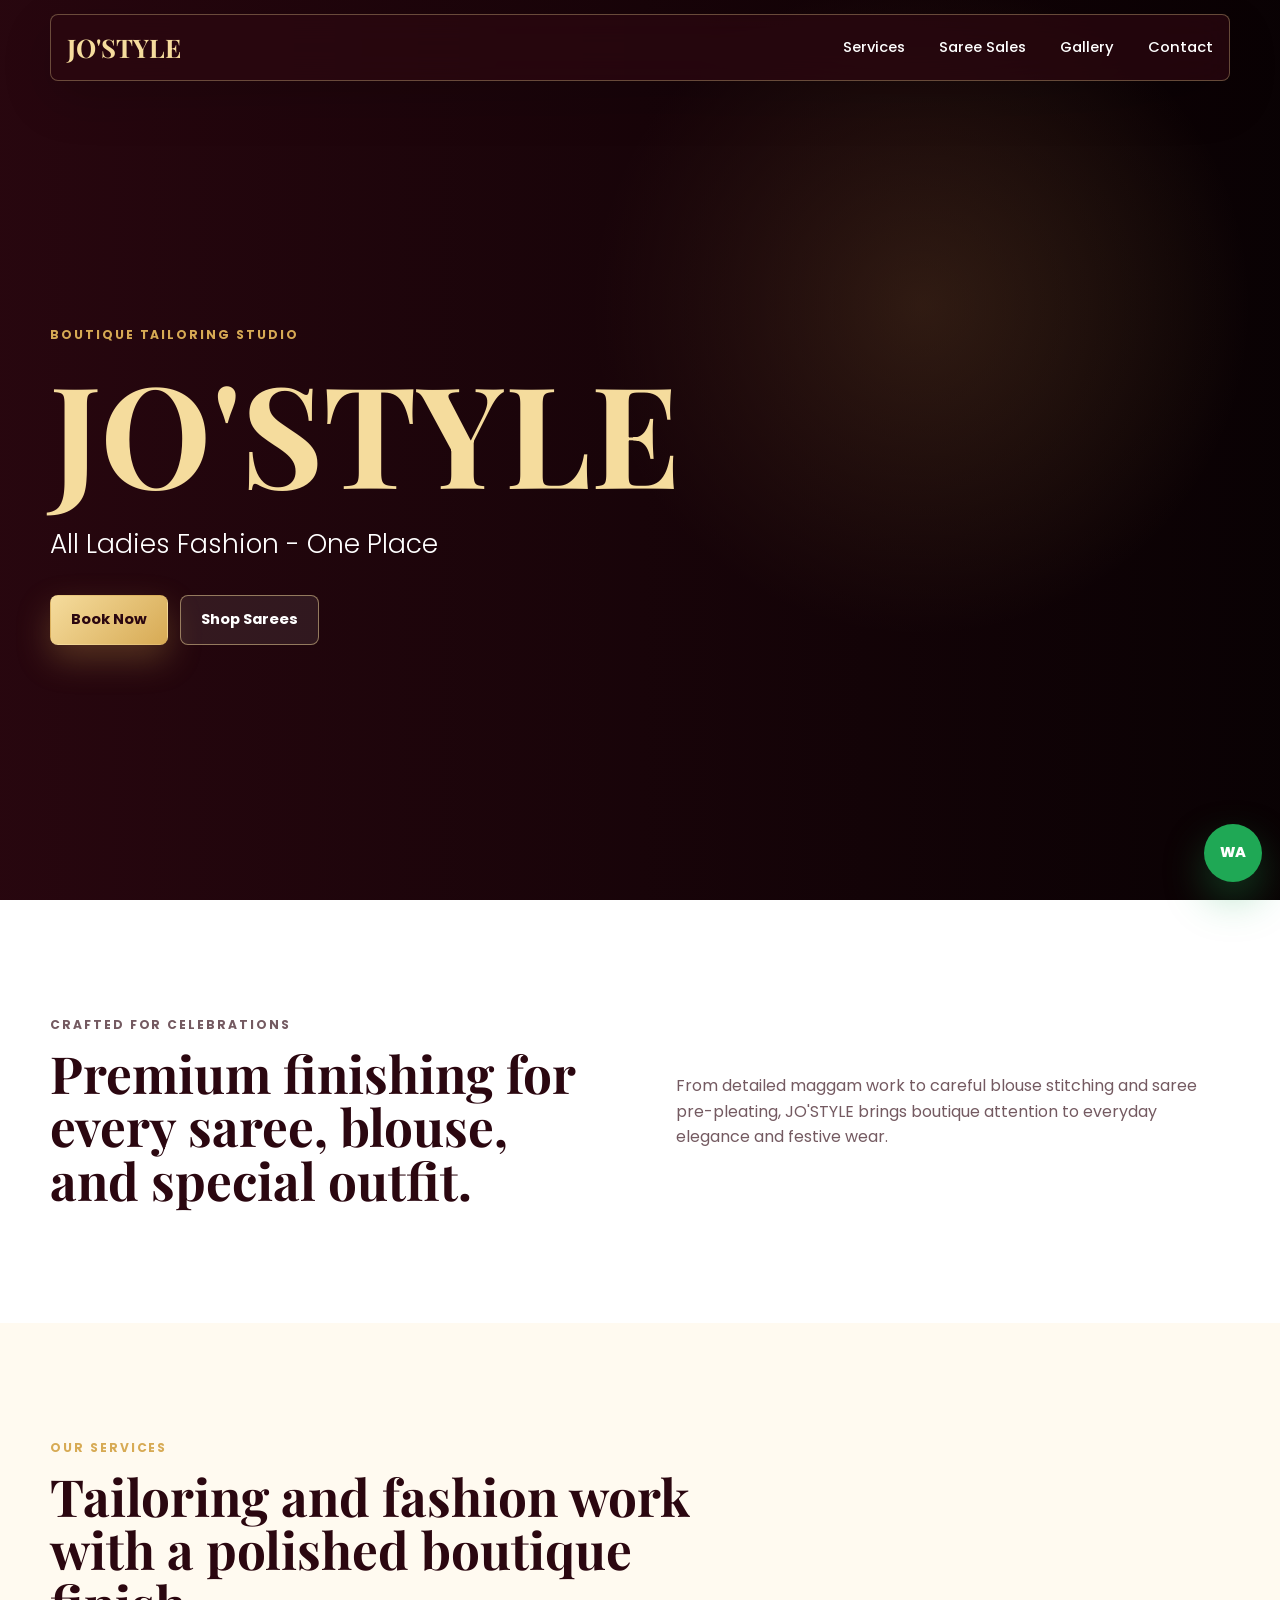
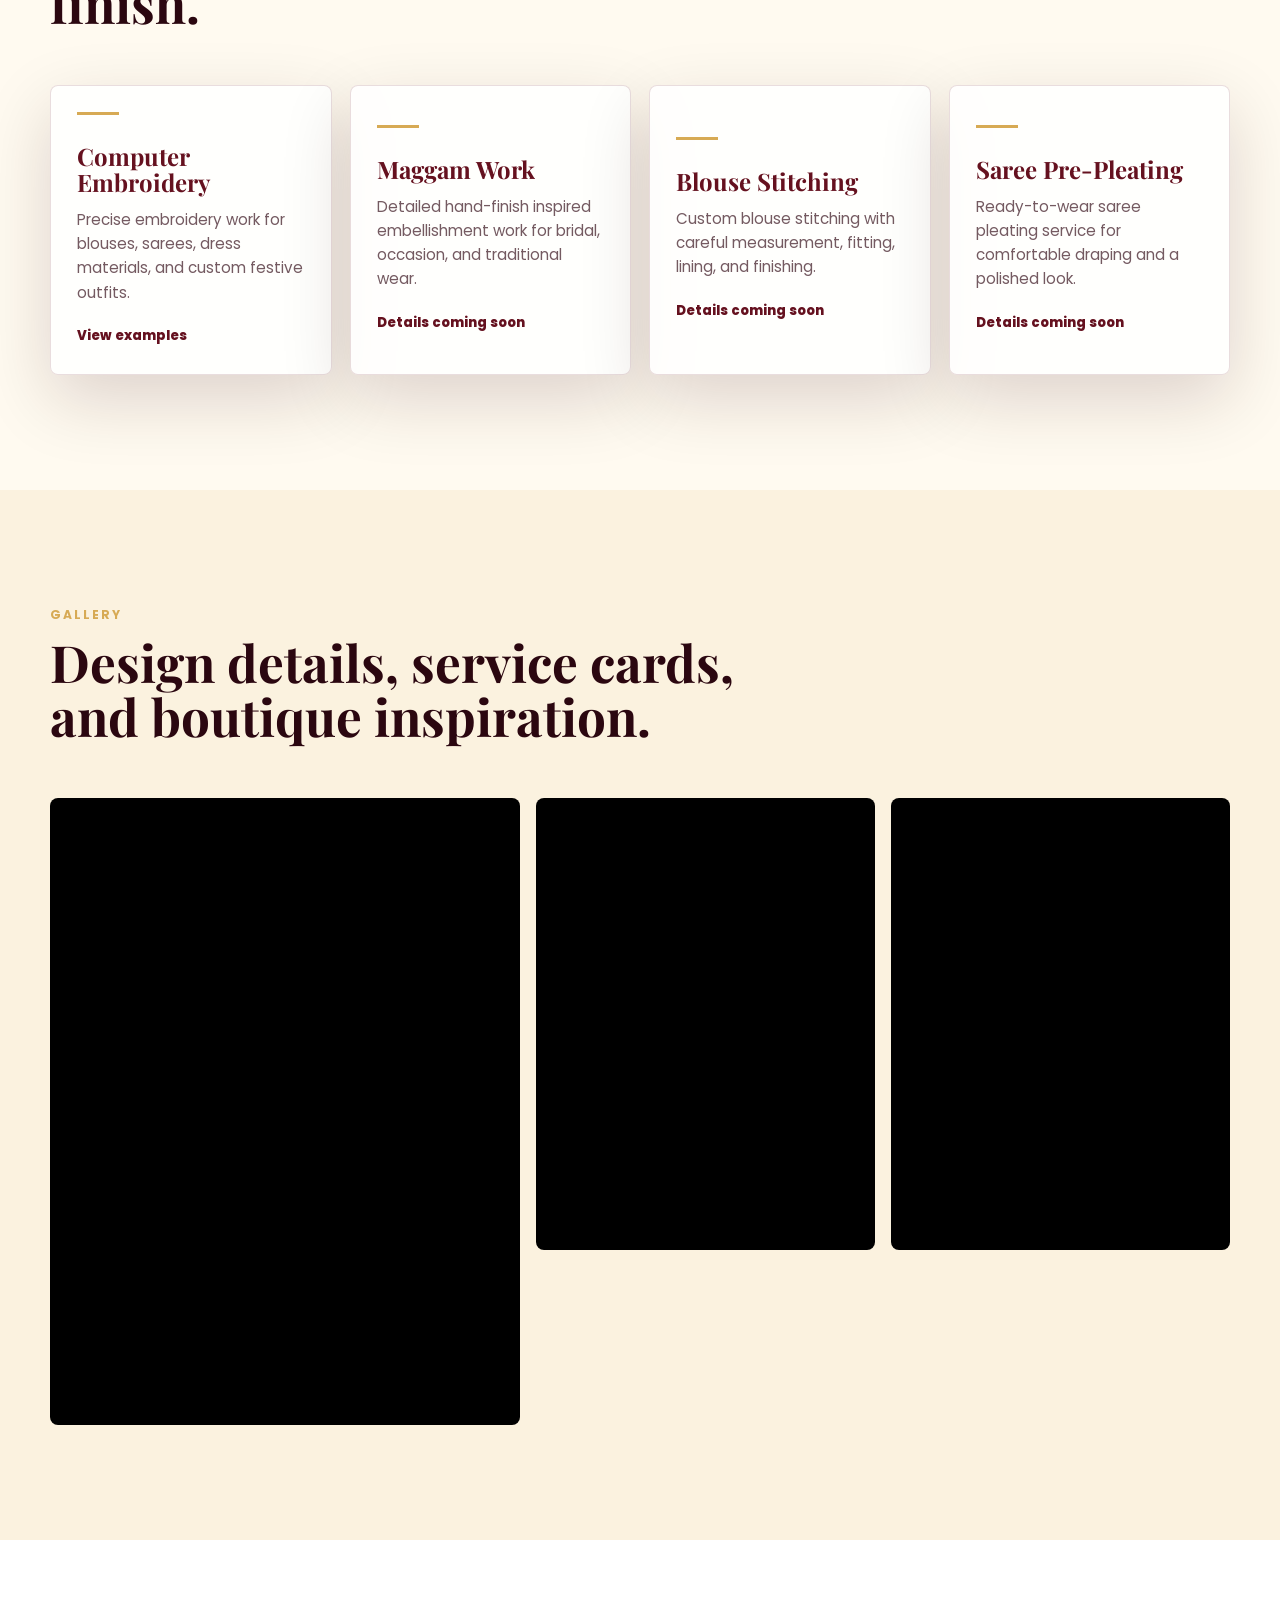
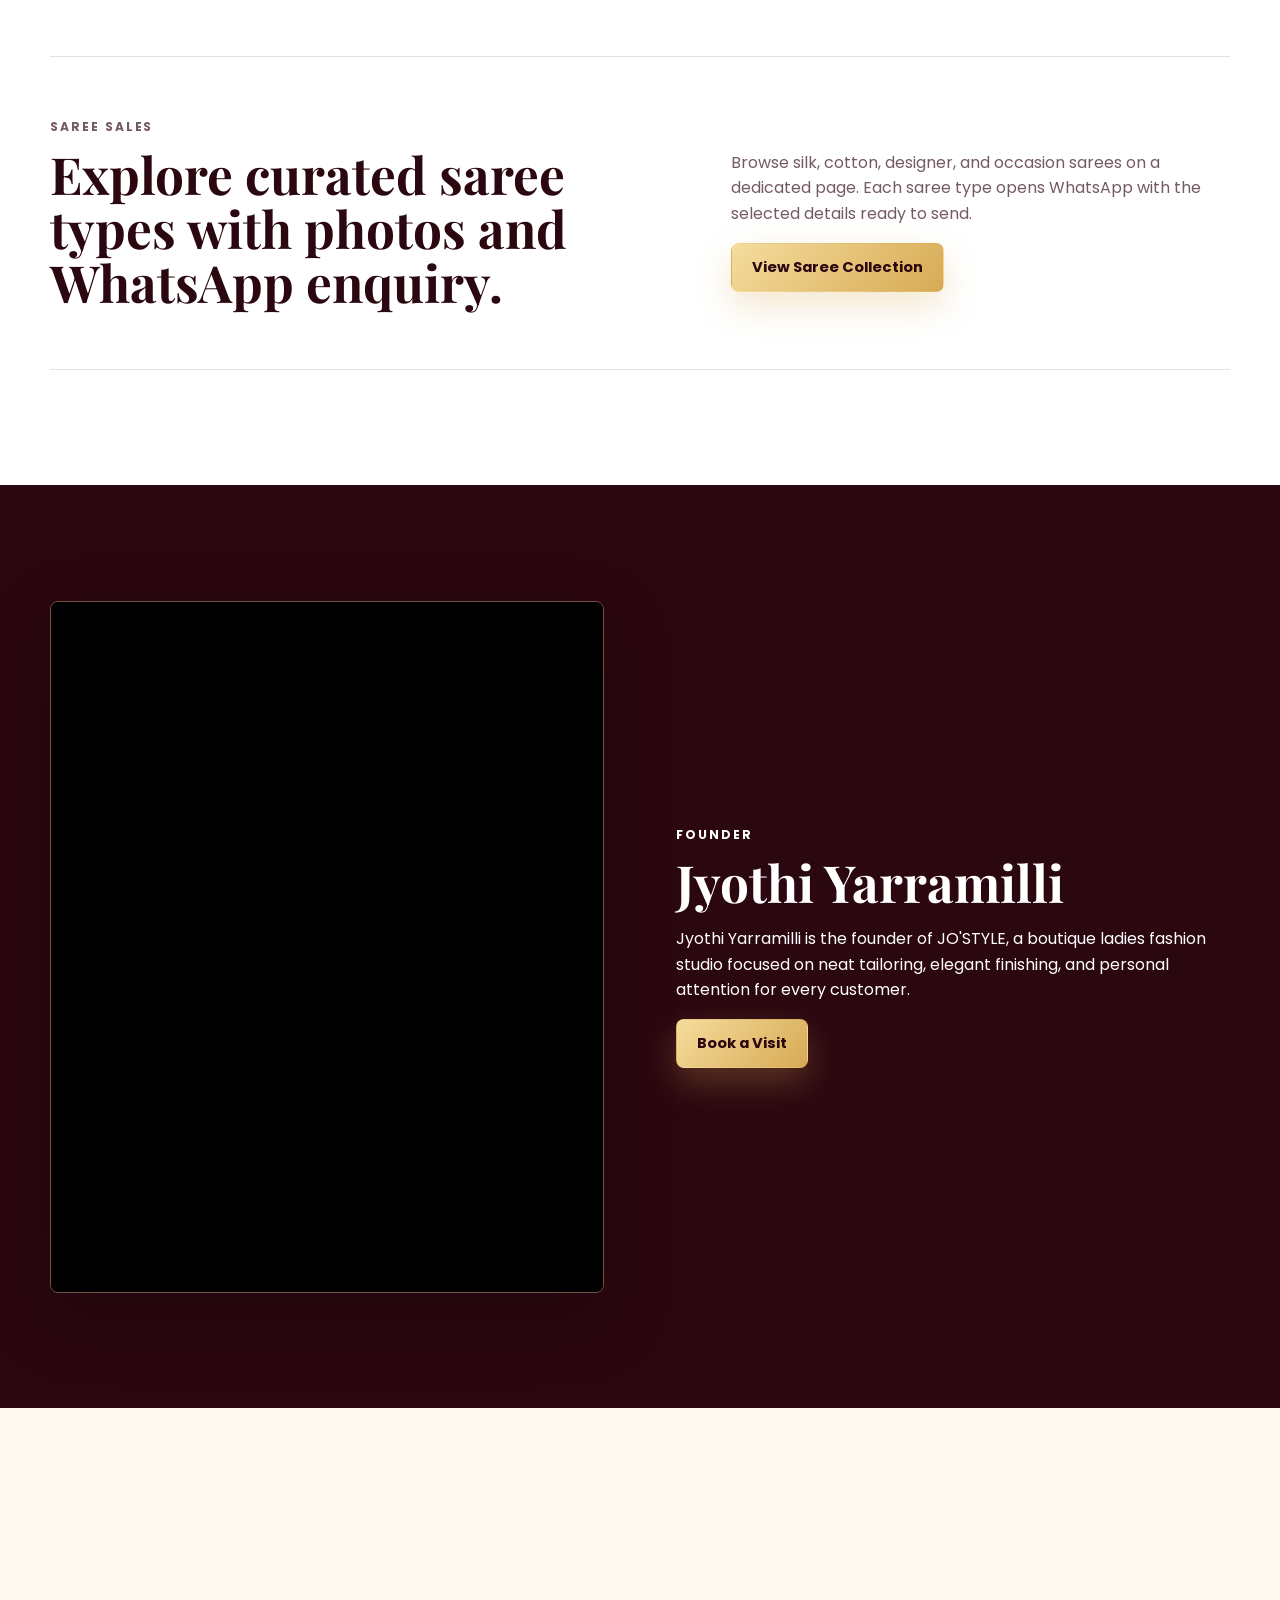
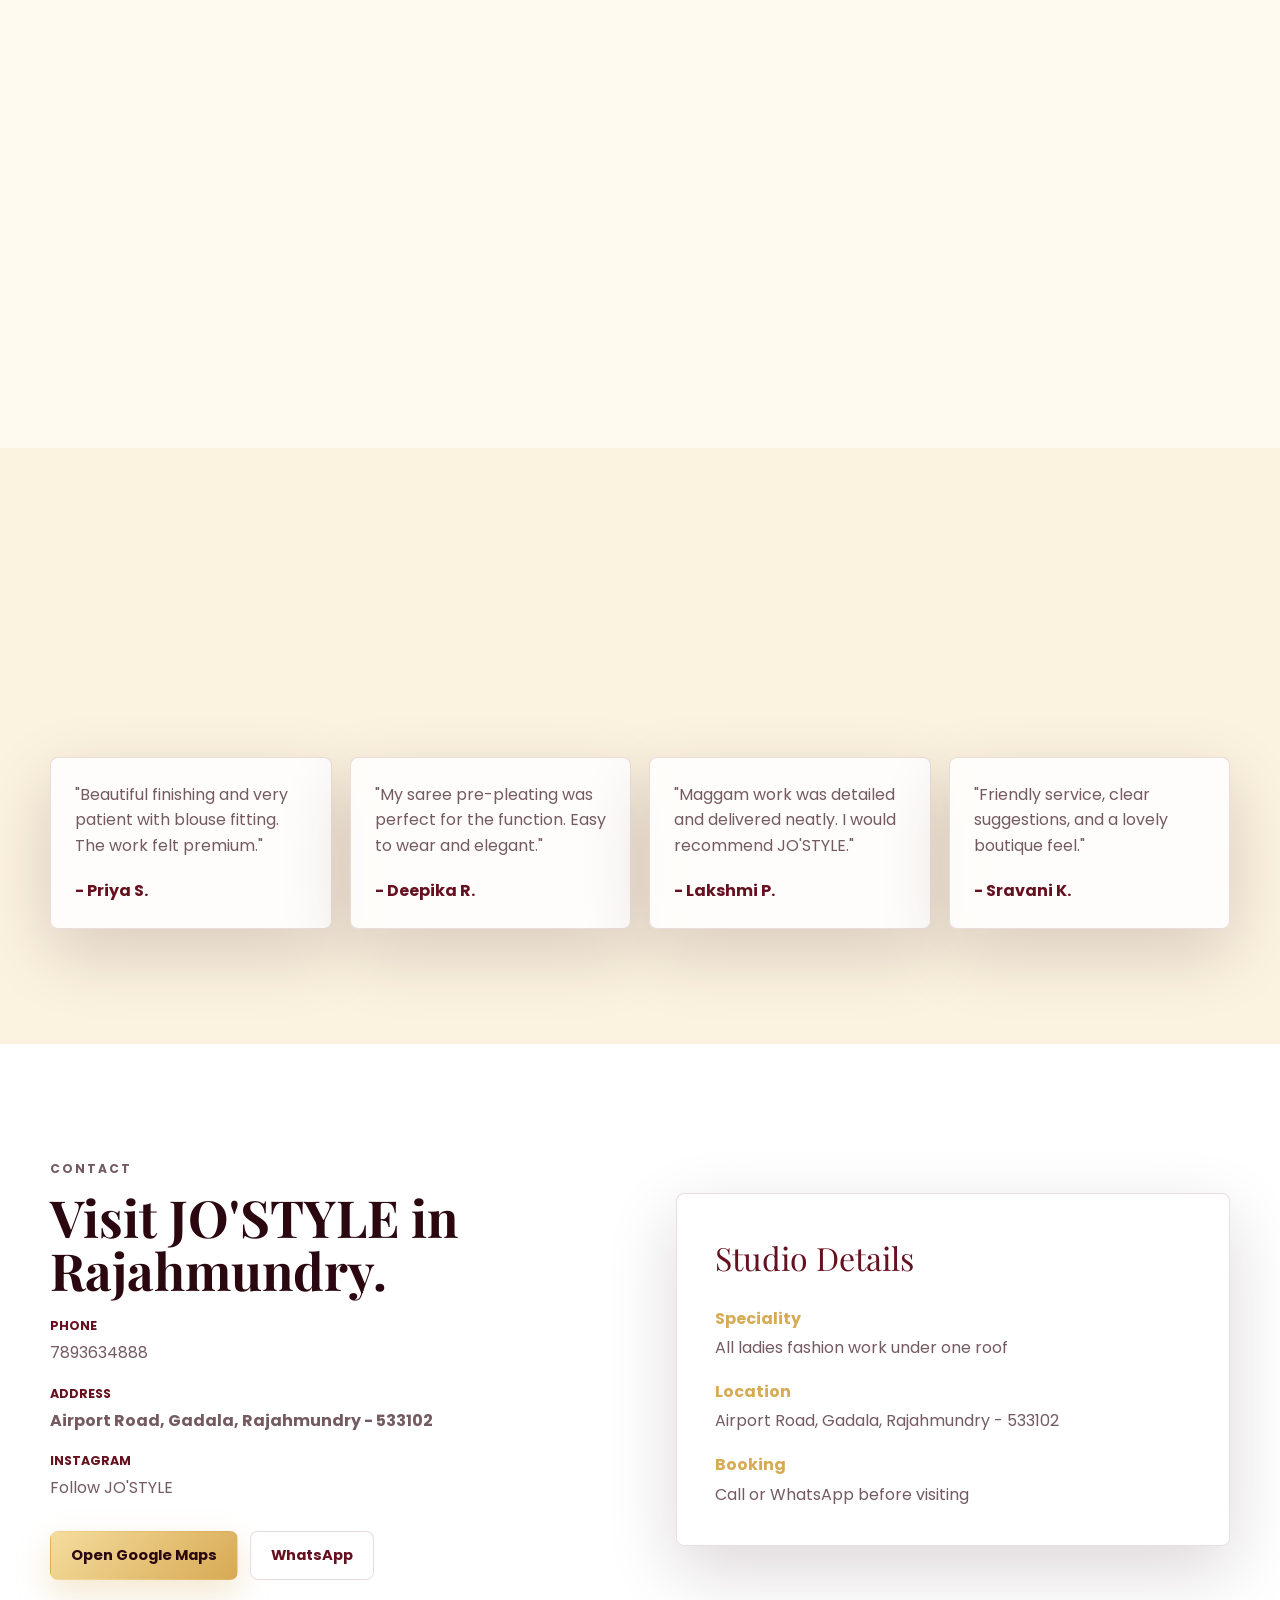
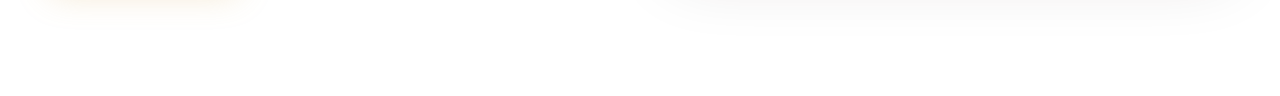
==== commit 77b85740: "Add service image gallery" ====
--- a/index.html
+++ b/index.html
@@ -211,6 +211,16 @@
       <img src="" alt="" data-lightbox-image />
     </button>
 
+    <div class="service-modal" data-service-modal aria-hidden="true">
+      <div class="service-modal-panel" role="dialog" aria-modal="true" aria-labelledby="service-modal-title">
+        <button class="service-modal-close" type="button" data-service-modal-close aria-label="Close service details">Close</button>
+        <p class="eyebrow">Service Gallery</p>
+        <h2 id="service-modal-title" data-service-modal-title>Service</h2>
+        <p data-service-modal-description></p>
+        <div class="service-modal-gallery" data-service-modal-gallery></div>
+      </div>
+    </div>
+
     <a class="whatsapp-float" data-whatsapp-link href="#" target="_blank" rel="noreferrer" aria-label="Chat on WhatsApp">
       WA
     </a>
--- a/style.css
+++ b/style.css
@@ -290,7 +290,19 @@
   position: relative;
   min-height: 220px;
   overflow: hidden;
+  border: 1px solid var(--line);
+  color: inherit;
+  cursor: pointer;
+  font: inherit;
+  text-align: left;
   padding: 26px;
+  transition: transform 180ms ease, border-color 180ms ease, box-shadow 180ms ease;
+}
+
+.service-card:hover {
+  border-color: rgba(215, 170, 84, 0.7);
+  box-shadow: 0 28px 78px rgba(43, 7, 16, 0.2);
+  transform: translateY(-4px);
 }
 
 .service-card::before {
@@ -314,6 +326,14 @@
   margin: 0;
   color: var(--muted);
   font-size: 0.95rem;
+}
+
+.service-card span {
+  display: inline-flex;
+  margin-top: 20px;
+  color: var(--maroon);
+  font-size: 0.82rem;
+  font-weight: 800;
 }
 
 .gallery-section,
@@ -632,6 +652,100 @@
   max-height: 88vh;
   border-radius: var(--radius);
   box-shadow: 0 24px 80px rgba(0, 0, 0, 0.45);
+}
+
+.service-modal {
+  position: fixed;
+  inset: 0;
+  z-index: 90;
+  display: none;
+  align-items: center;
+  justify-content: center;
+  background: rgba(20, 6, 10, 0.72);
+  padding: 22px;
+}
+
+.service-modal.open {
+  display: flex;
+}
+
+.service-modal-panel {
+  position: relative;
+  width: min(980px, 100%);
+  max-height: min(84vh, 900px);
+  overflow: auto;
+  border: 1px solid rgba(245, 220, 157, 0.32);
+  border-radius: var(--radius);
+  background: var(--ivory);
+  box-shadow: 0 26px 90px rgba(0, 0, 0, 0.38);
+  padding: clamp(22px, 4vw, 40px);
+}
+
+.service-modal-close {
+  position: absolute;
+  top: 14px;
+  right: 14px;
+  min-height: 38px;
+  border: 1px solid var(--line);
+  border-radius: var(--radius);
+  color: var(--maroon);
+  background: var(--white);
+  font: inherit;
+  font-size: 0.78rem;
+  font-weight: 800;
+  cursor: pointer;
+  padding: 8px 12px;
+}
+
+.service-modal-panel h2 {
+  max-width: 720px;
+  margin: 0;
+  color: var(--maroon-dark);
+  font-family: "Playfair Display", Georgia, serif;
+  font-size: clamp(2.2rem, 5vw, 4rem);
+  line-height: 1.05;
+}
+
+.service-modal-panel > p:not(.eyebrow) {
+  max-width: 720px;
+  color: var(--muted);
+}
+
+.service-modal-gallery {
+  display: grid;
+  grid-template-columns: repeat(auto-fit, minmax(220px, 1fr));
+  gap: 16px;
+  margin-top: 26px;
+}
+
+.service-modal-image {
+  min-height: 330px;
+  overflow: hidden;
+  border: 0;
+  border-radius: var(--radius);
+  background: var(--maroon-dark);
+  cursor: zoom-in;
+  padding: 0;
+}
+
+.service-modal-image img {
+  width: 100%;
+  height: 100%;
+  object-fit: cover;
+  transition: transform 380ms ease;
+}
+
+.service-modal-image:hover img {
+  transform: scale(1.04);
+}
+
+.service-empty {
+  margin: 0;
+  border: 1px dashed var(--line);
+  border-radius: var(--radius);
+  color: var(--muted);
+  background: var(--white);
+  padding: 24px;
 }
 
 .whatsapp-float {
@@ -755,4 +869,13 @@
   .saree-type-copy {
     padding: 24px;
   }
-}
+
+  .service-modal {
+    padding: 12px;
+  }
+
+  .service-modal-panel {
+    max-height: 88vh;
+    padding-top: 58px;
+  }
+}
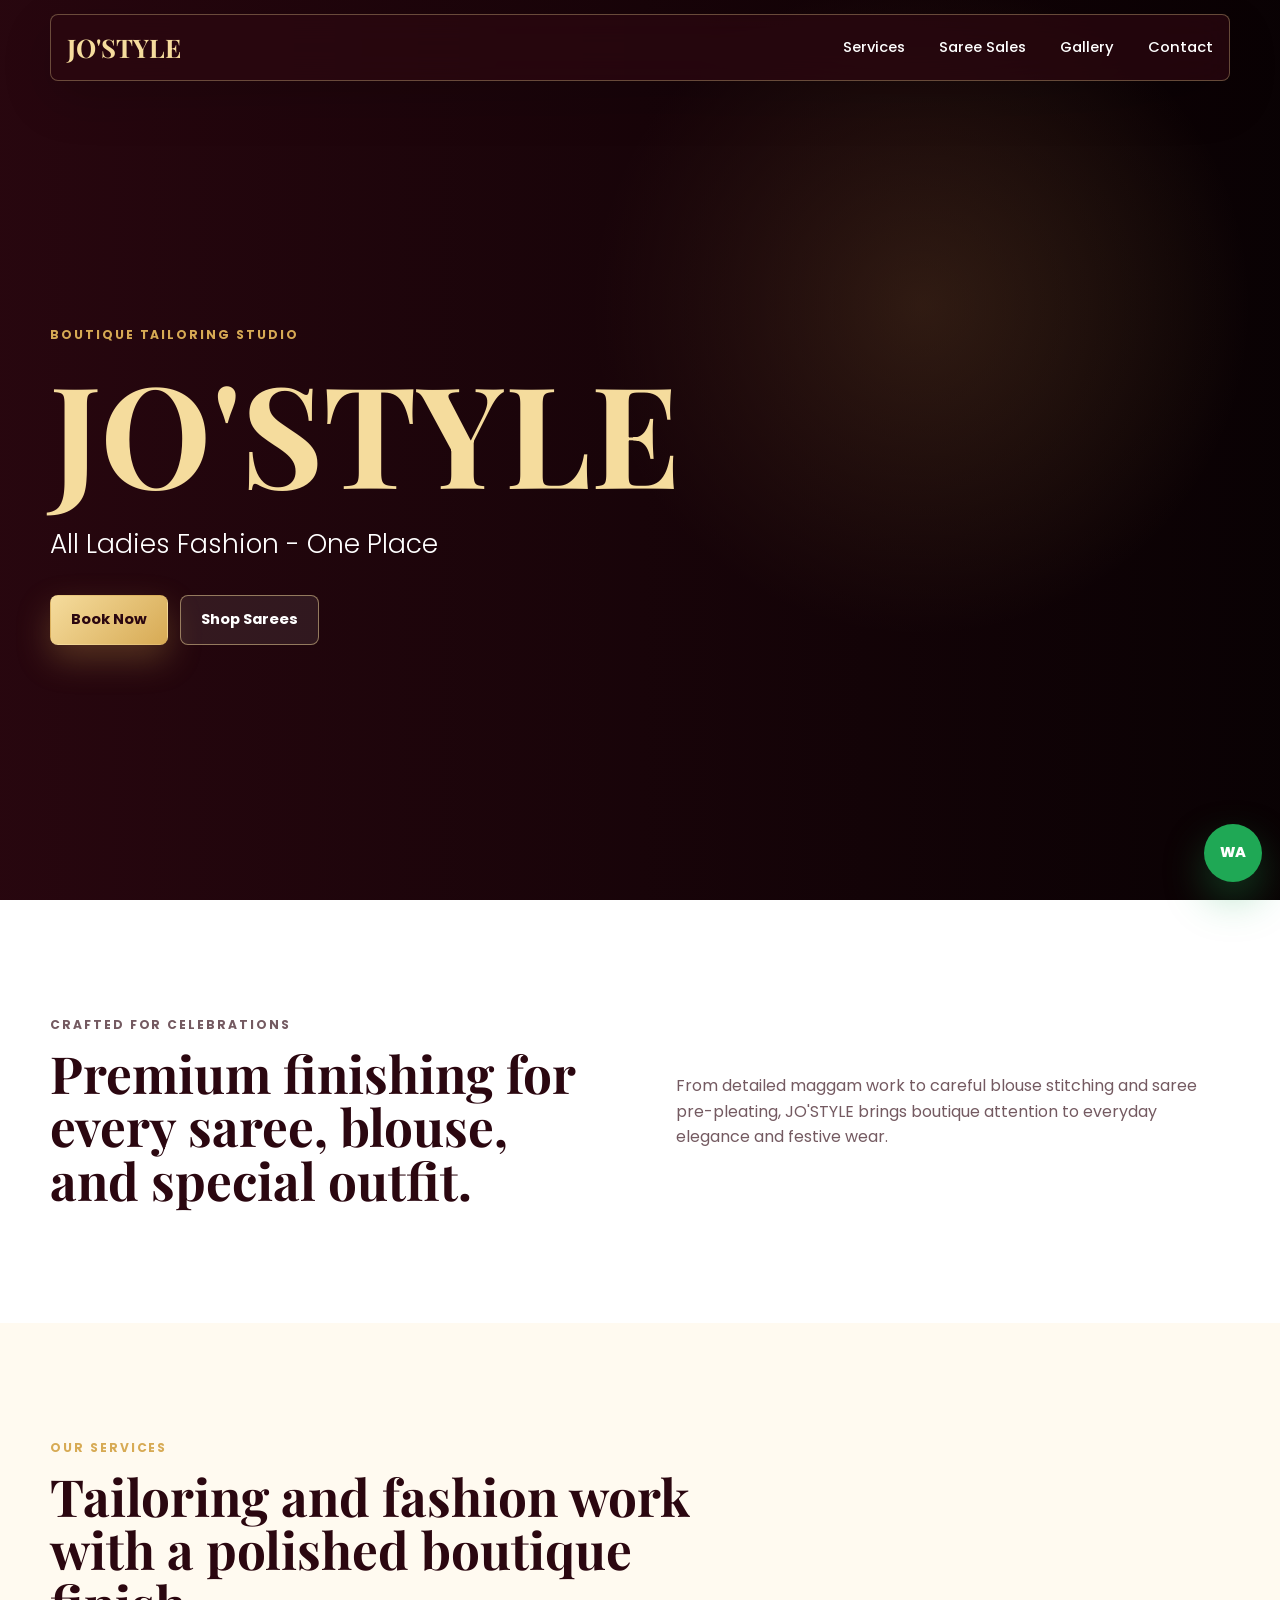
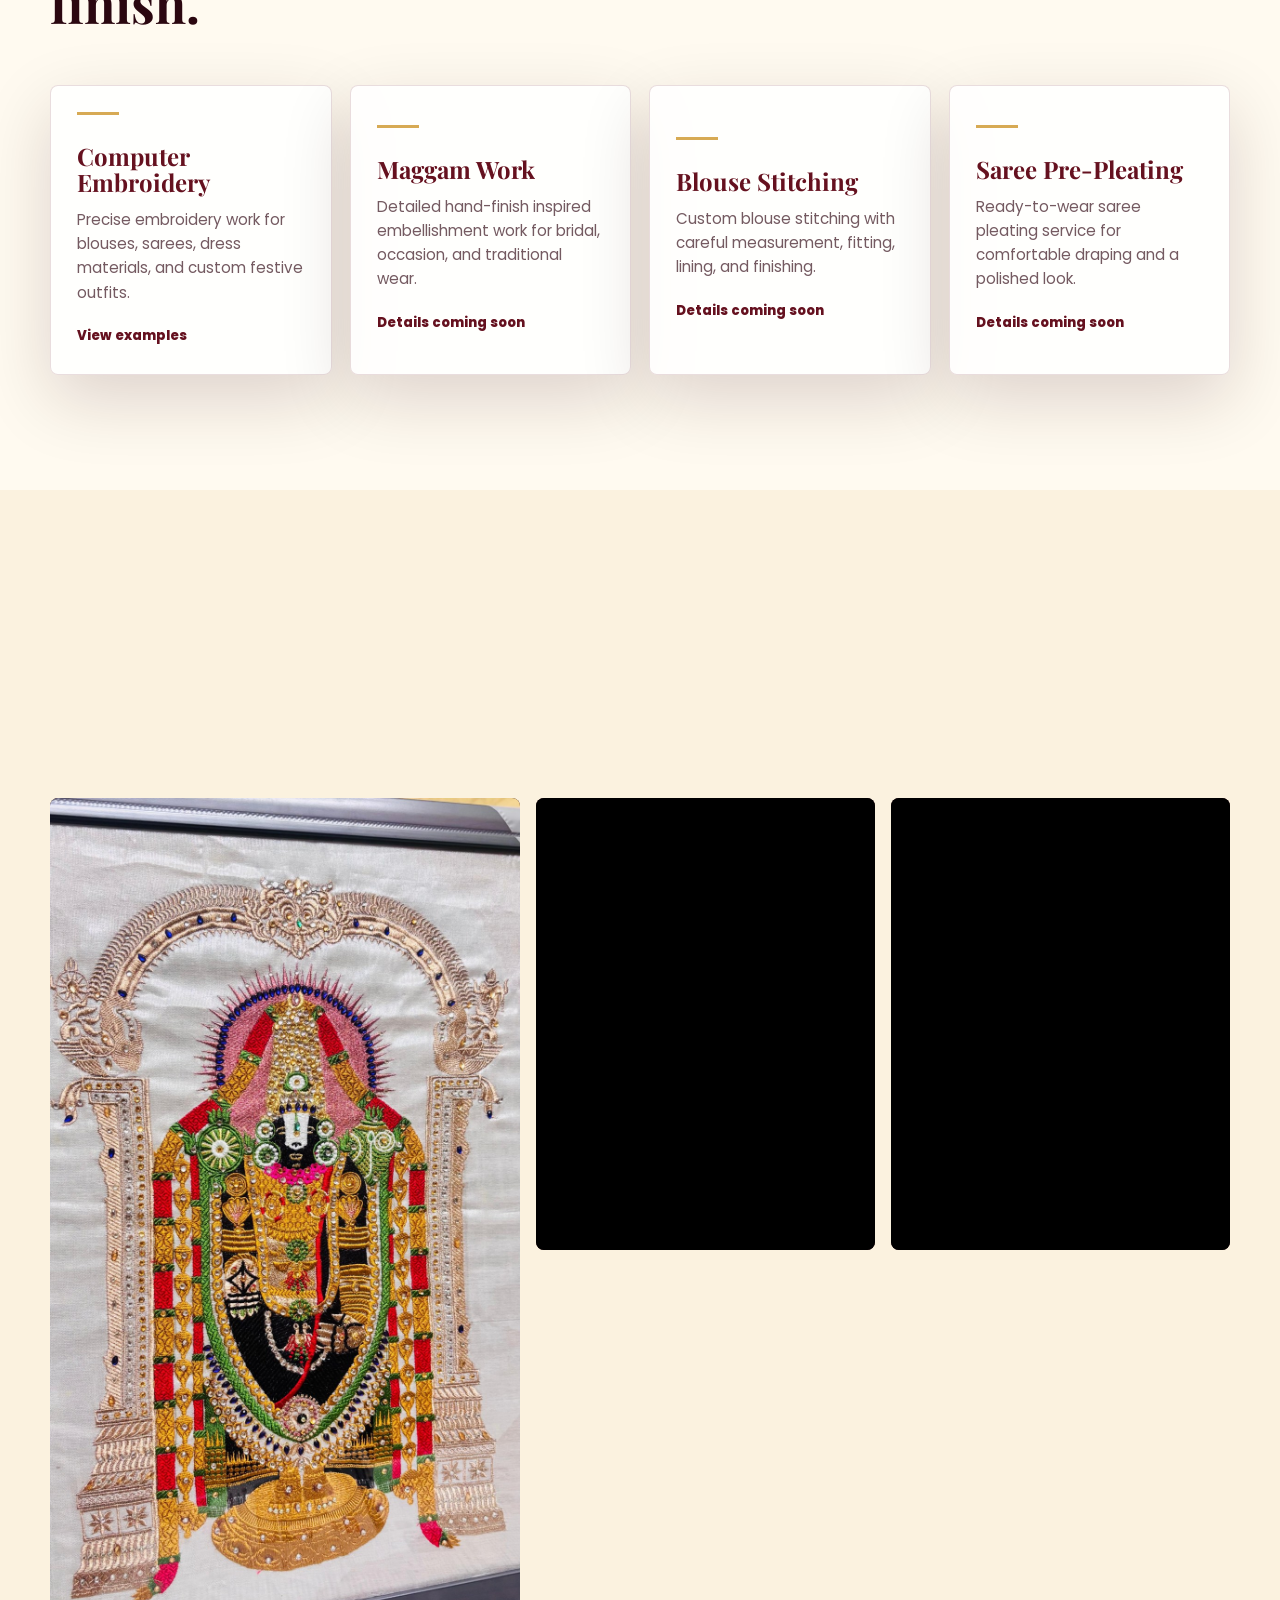
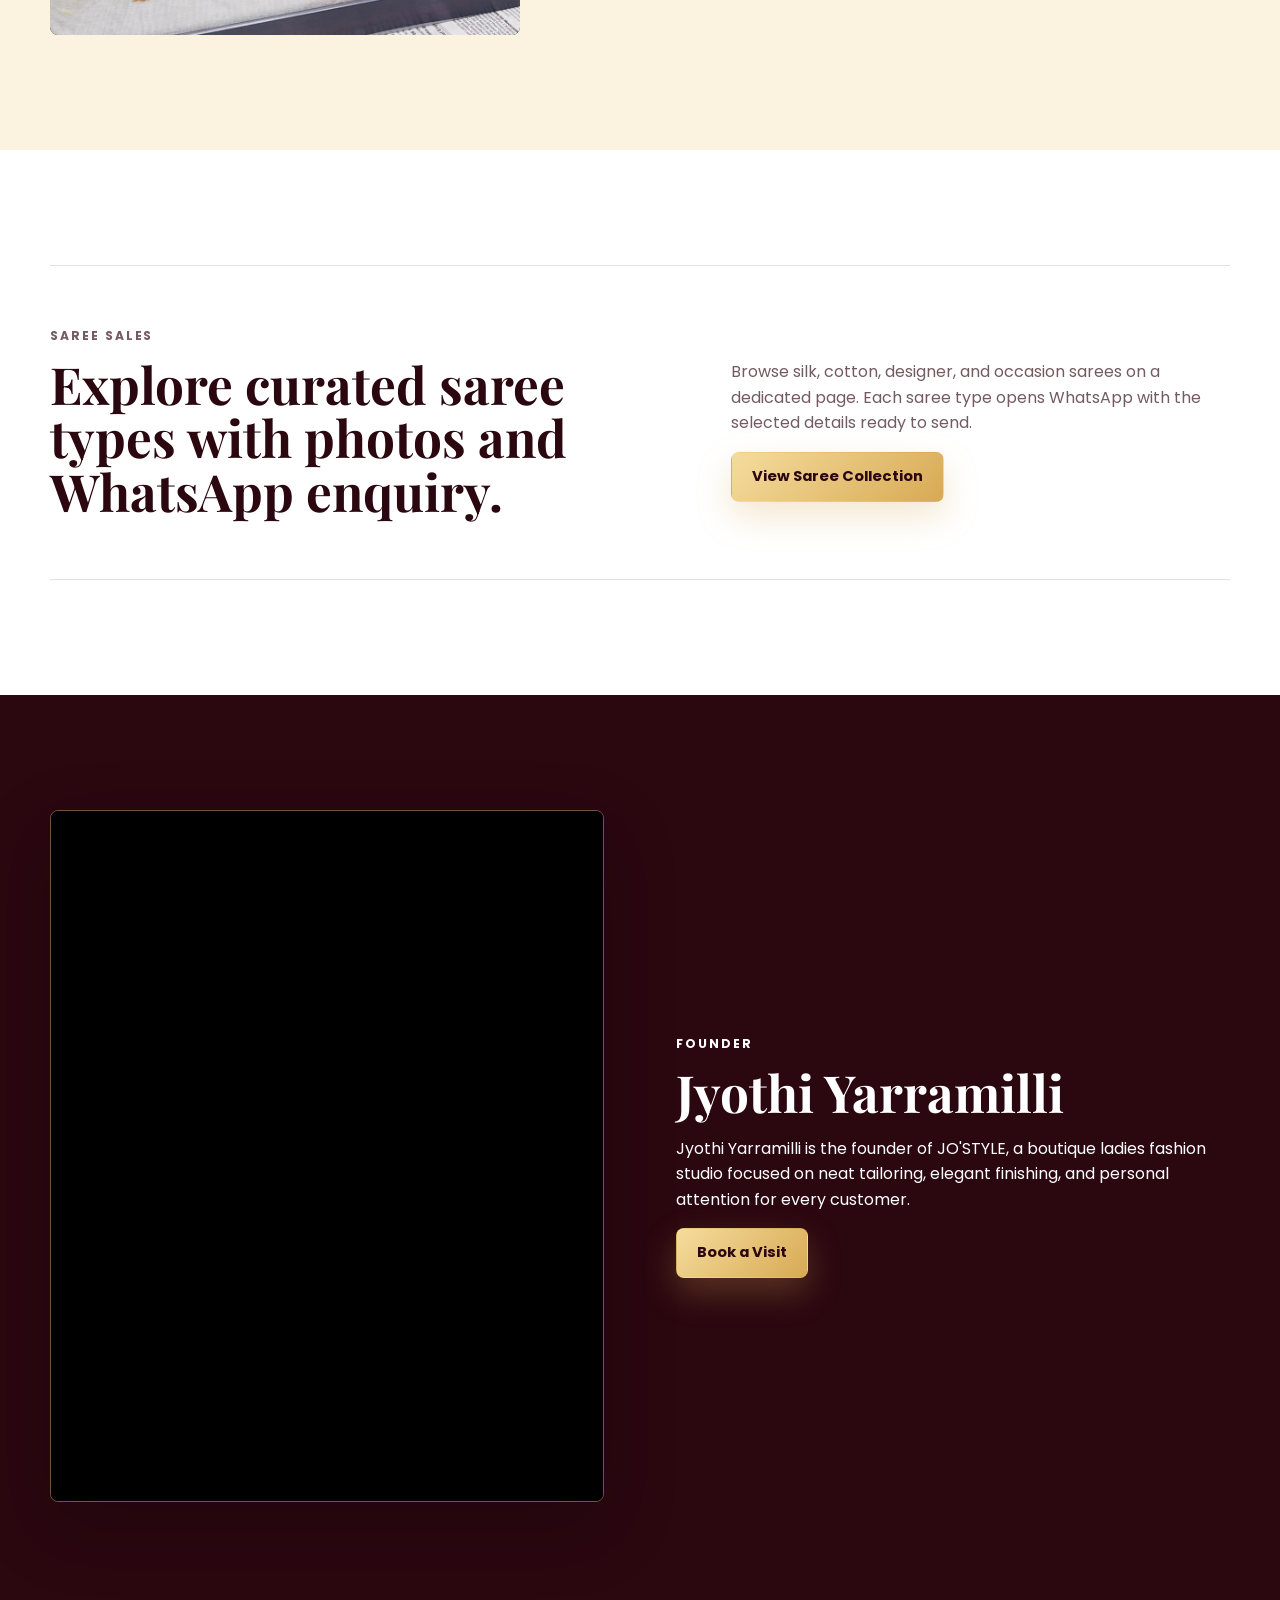
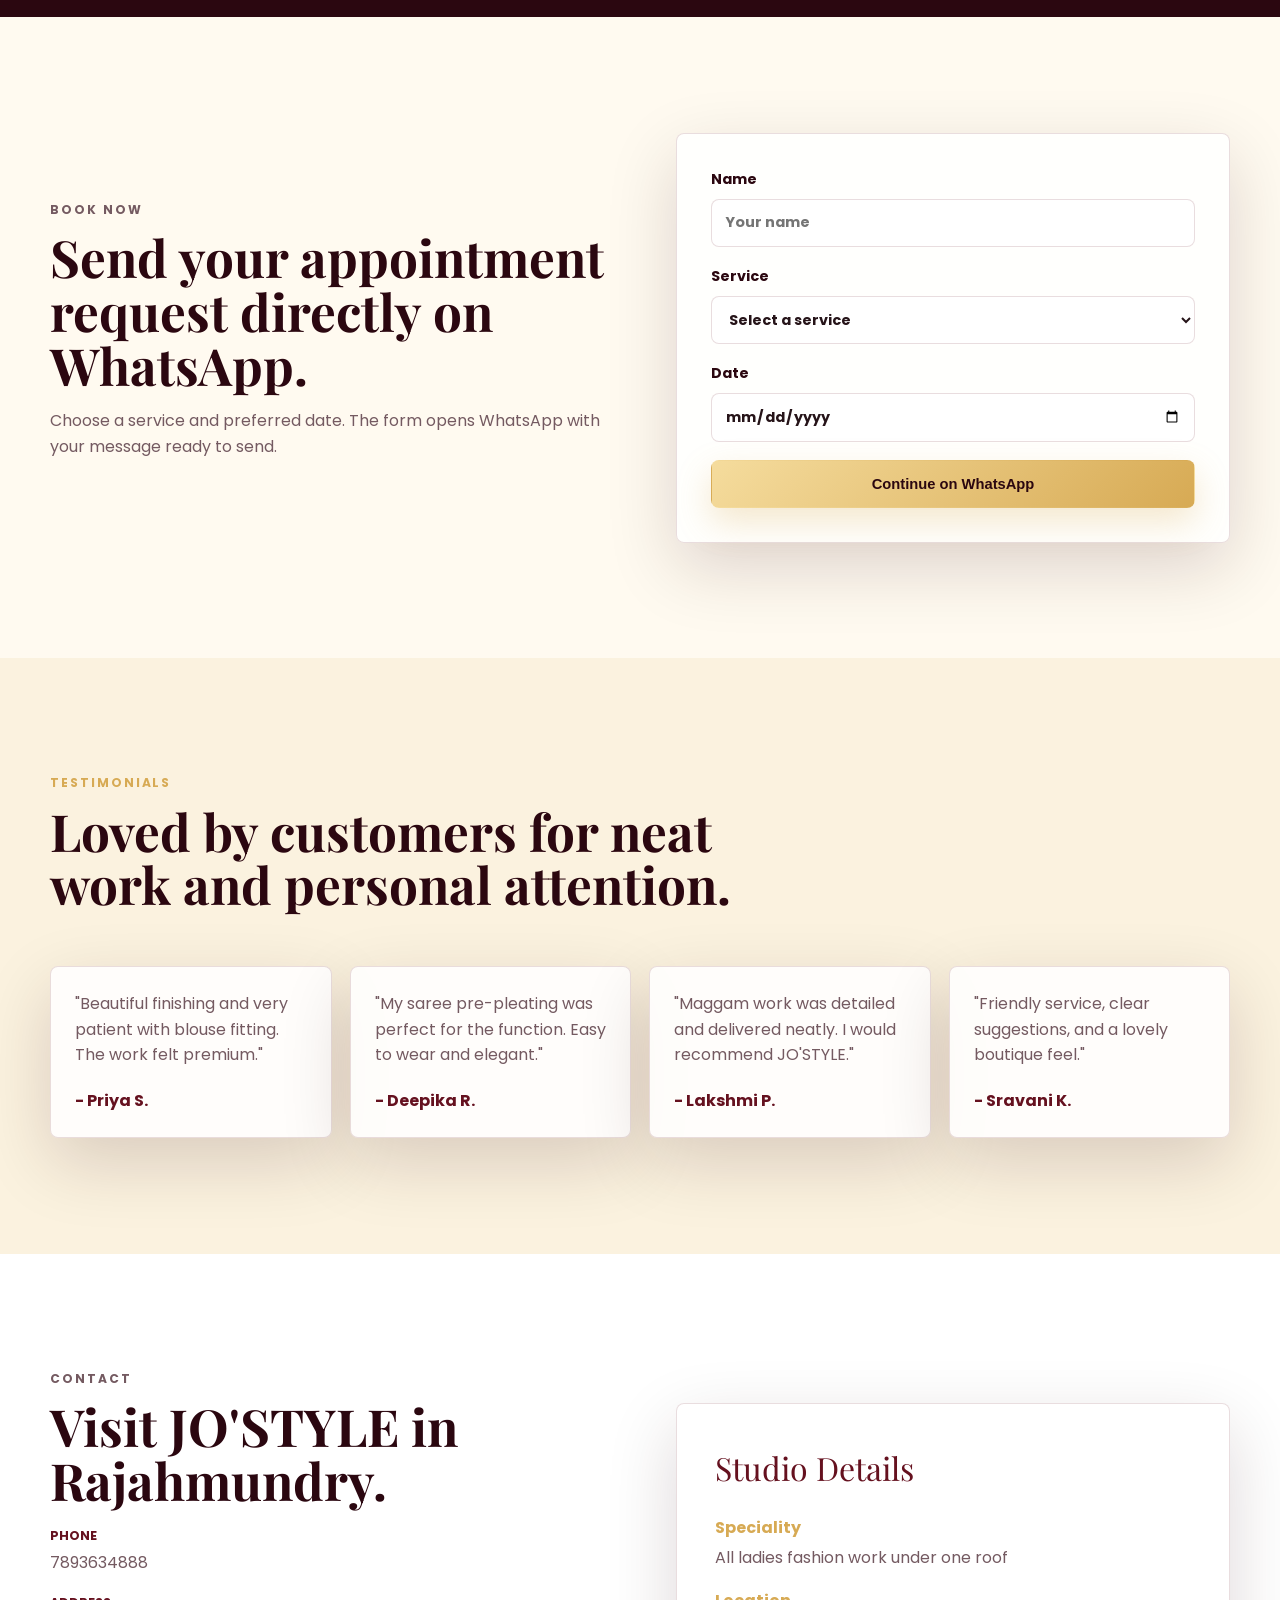
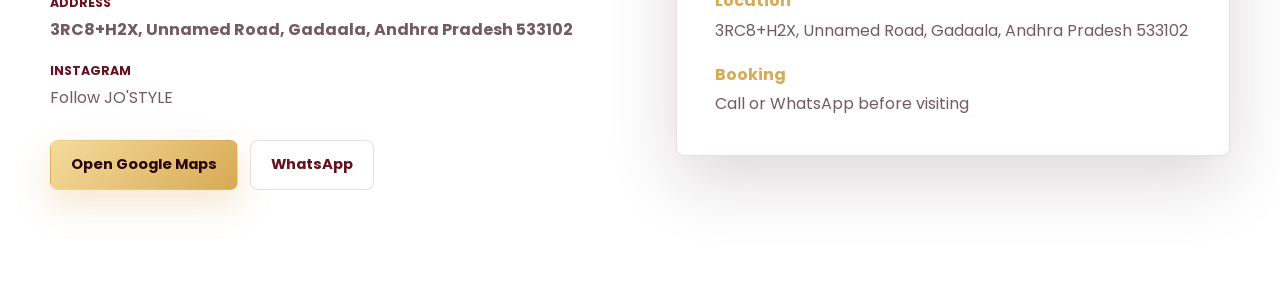
==== commit 2ff0fab9: "Change favicon from ico to png format" ====
--- a/index.html
+++ b/index.html
@@ -8,7 +8,7 @@
       content="JO'STYLE boutique tailoring and ladies fashion services in Rajahmundry."
     />
     <title>JO'STYLE | Boutique Ladies Fashion</title>
-    <link rel="icon" href="favicon.ico" />
+    <link rel="icon" href="favicon.png" />
     <link rel="preconnect" href="https://fonts.googleapis.com" />
     <link rel="preconnect" href="https://fonts.gstatic.com" crossorigin />
     <link
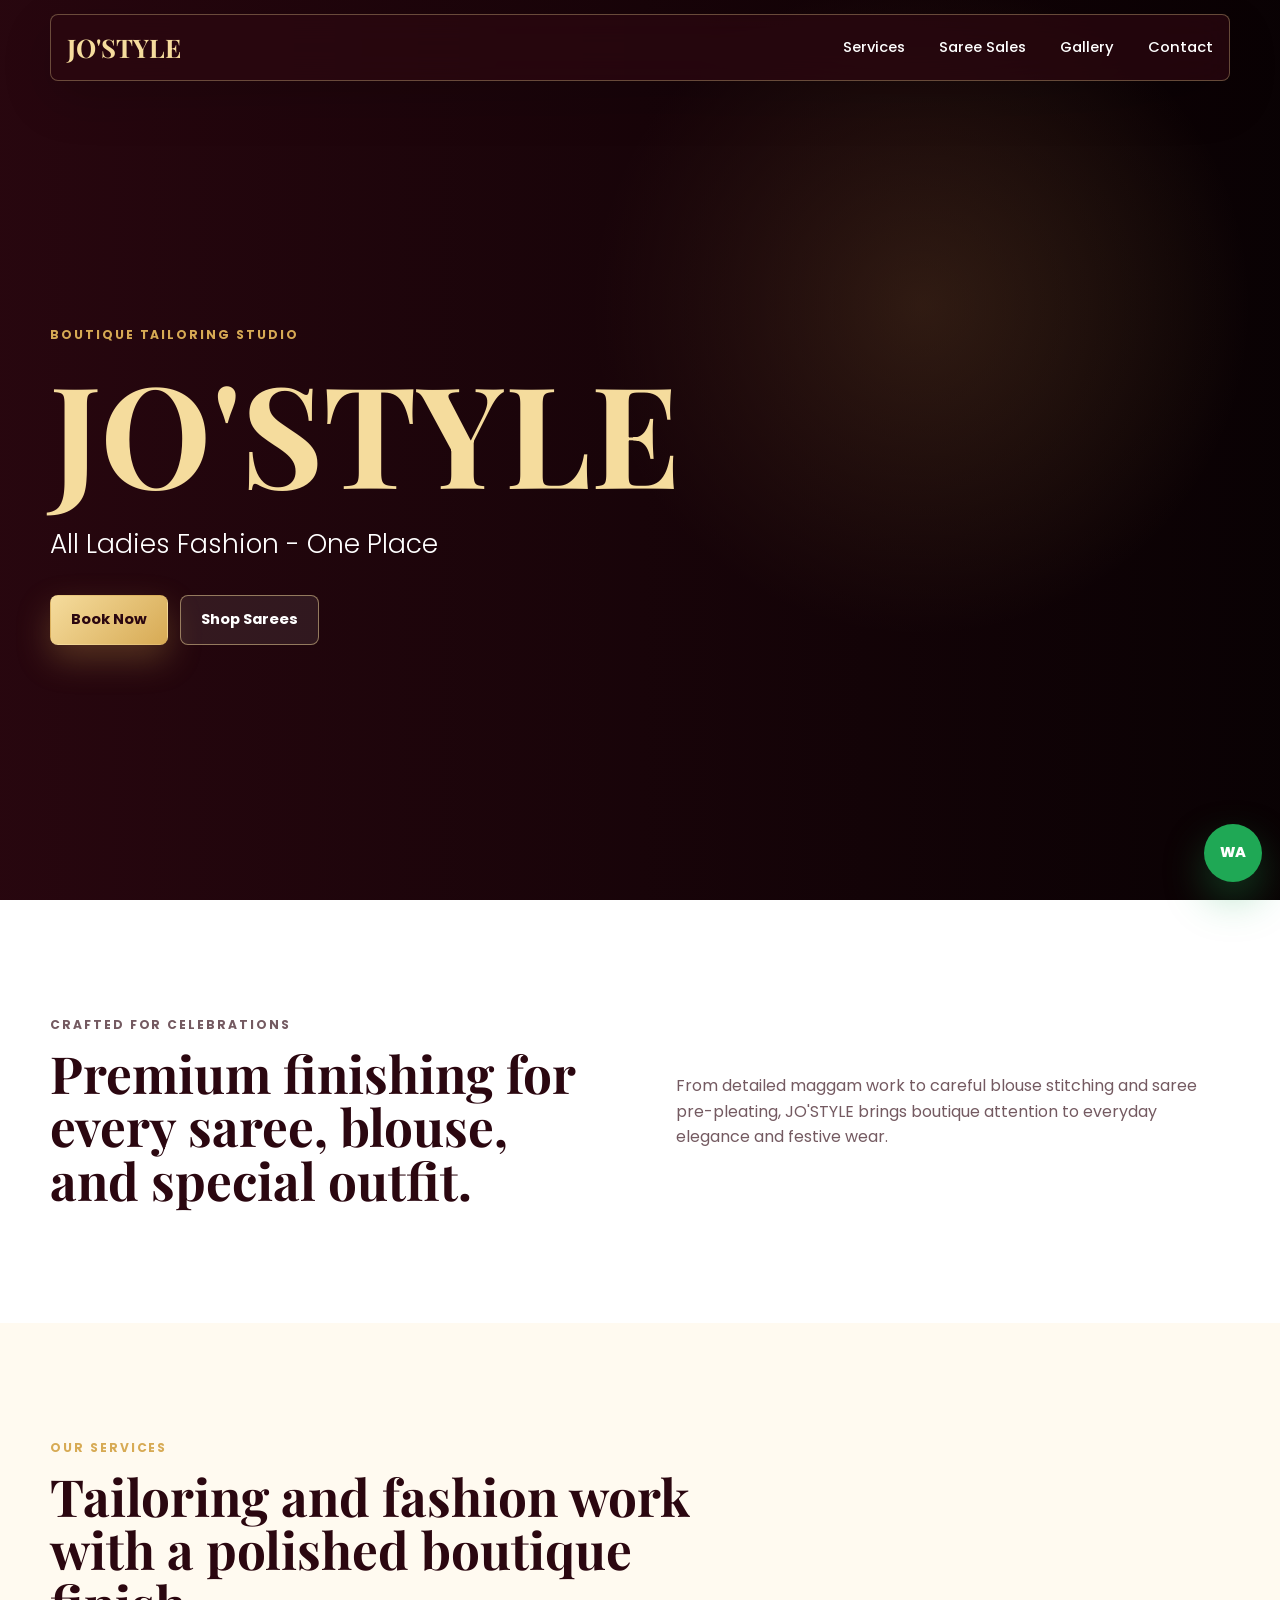
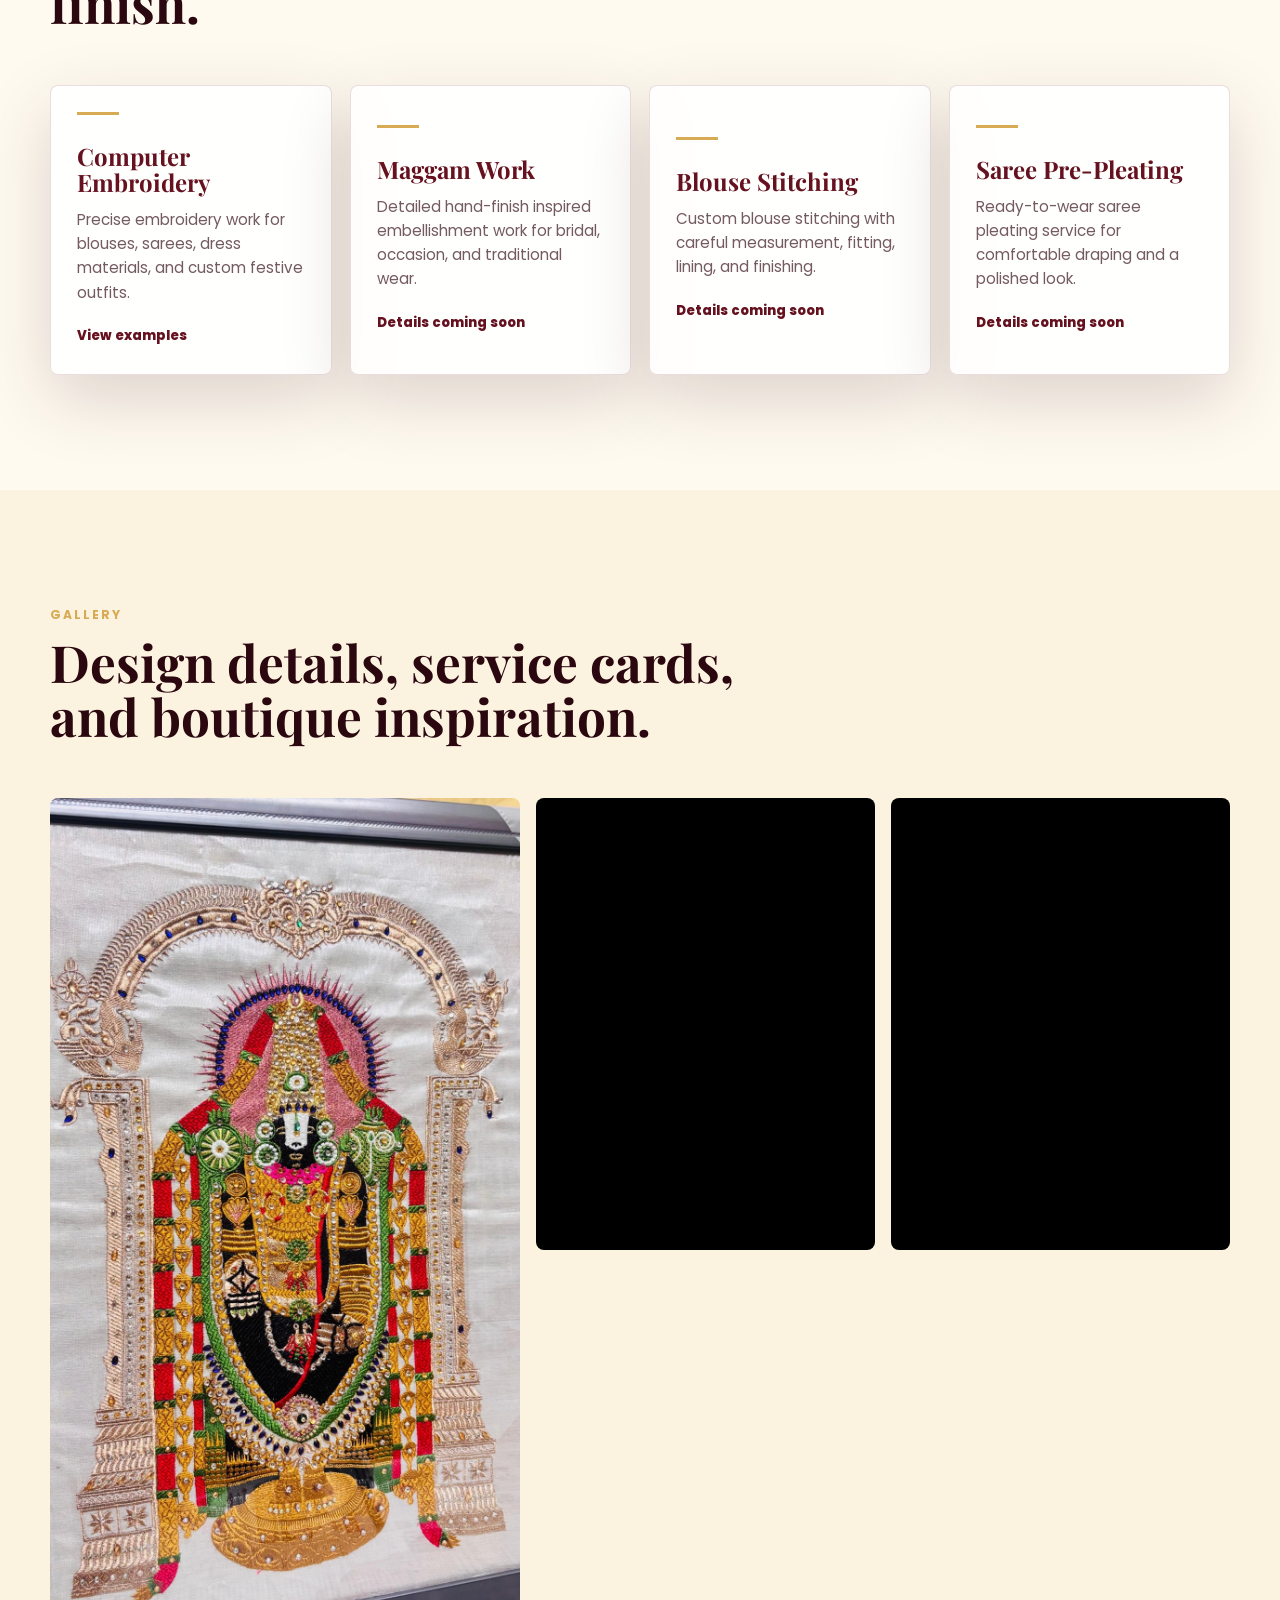
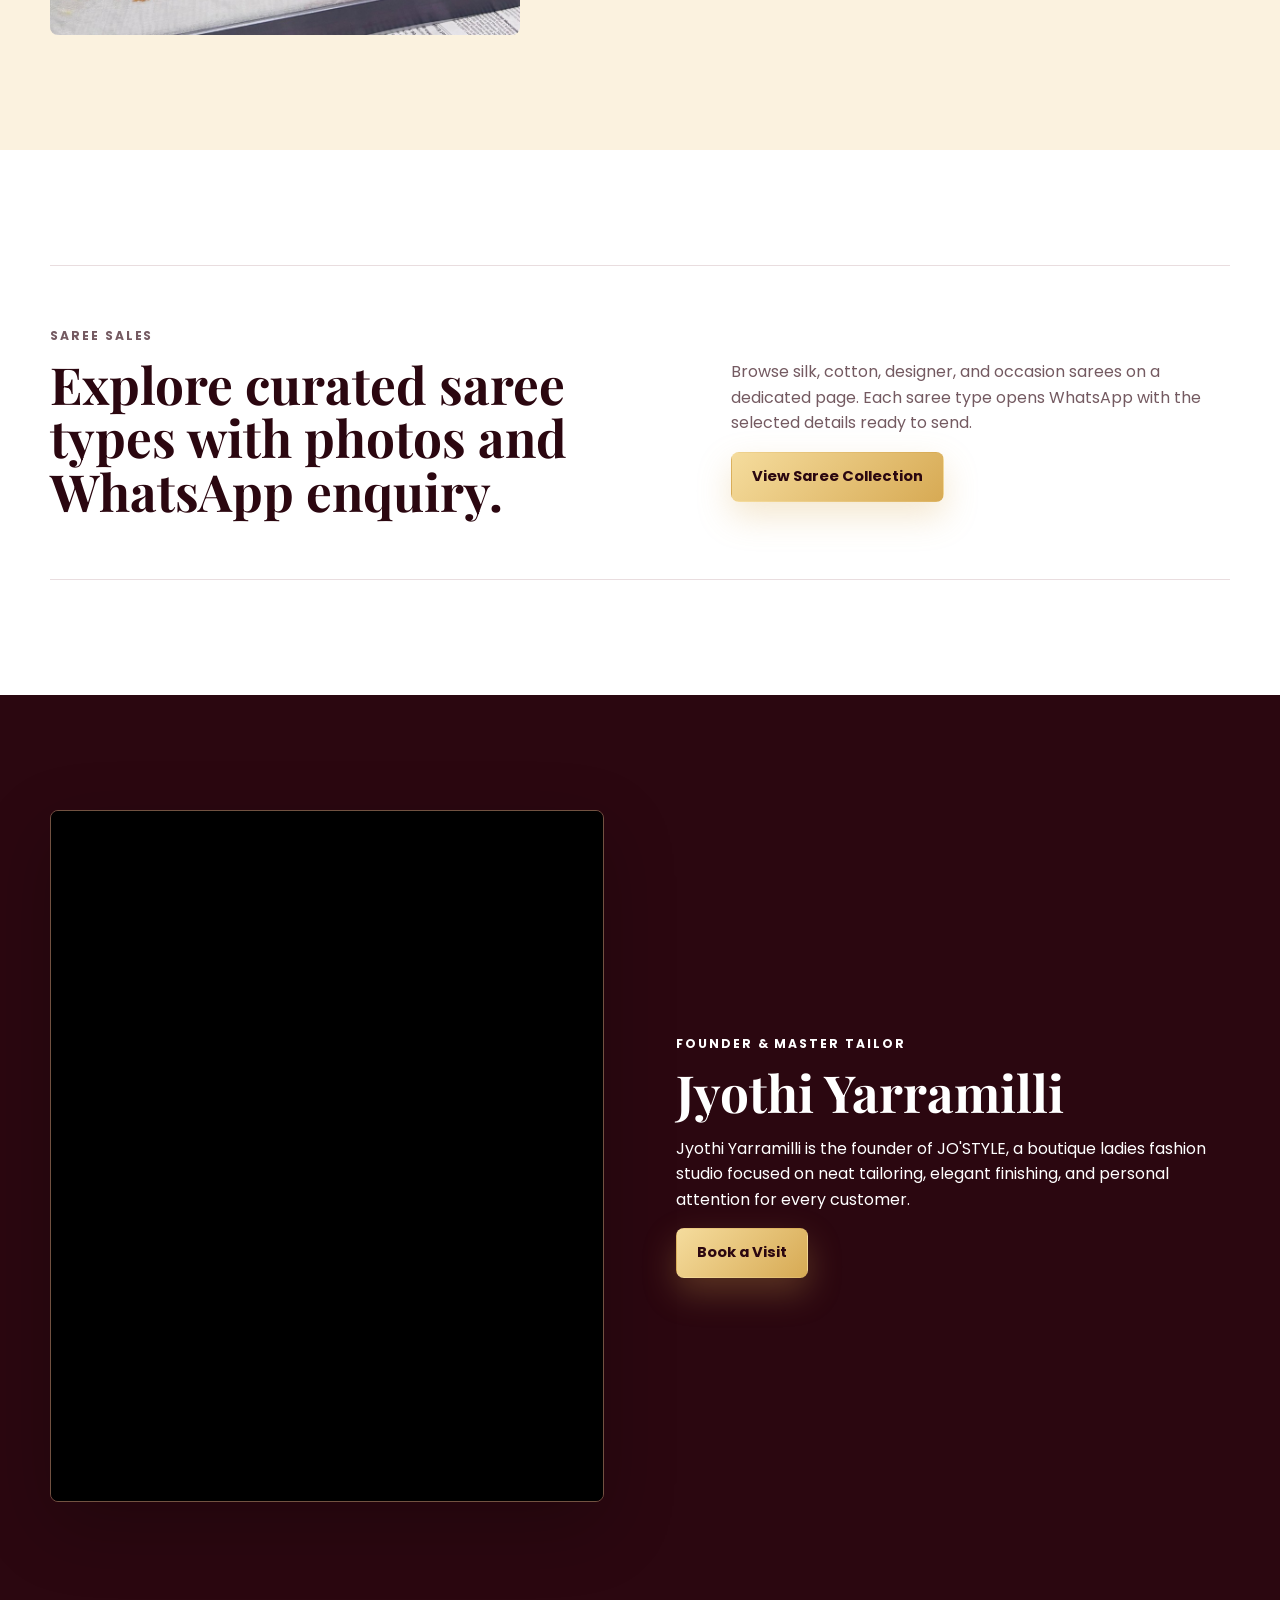
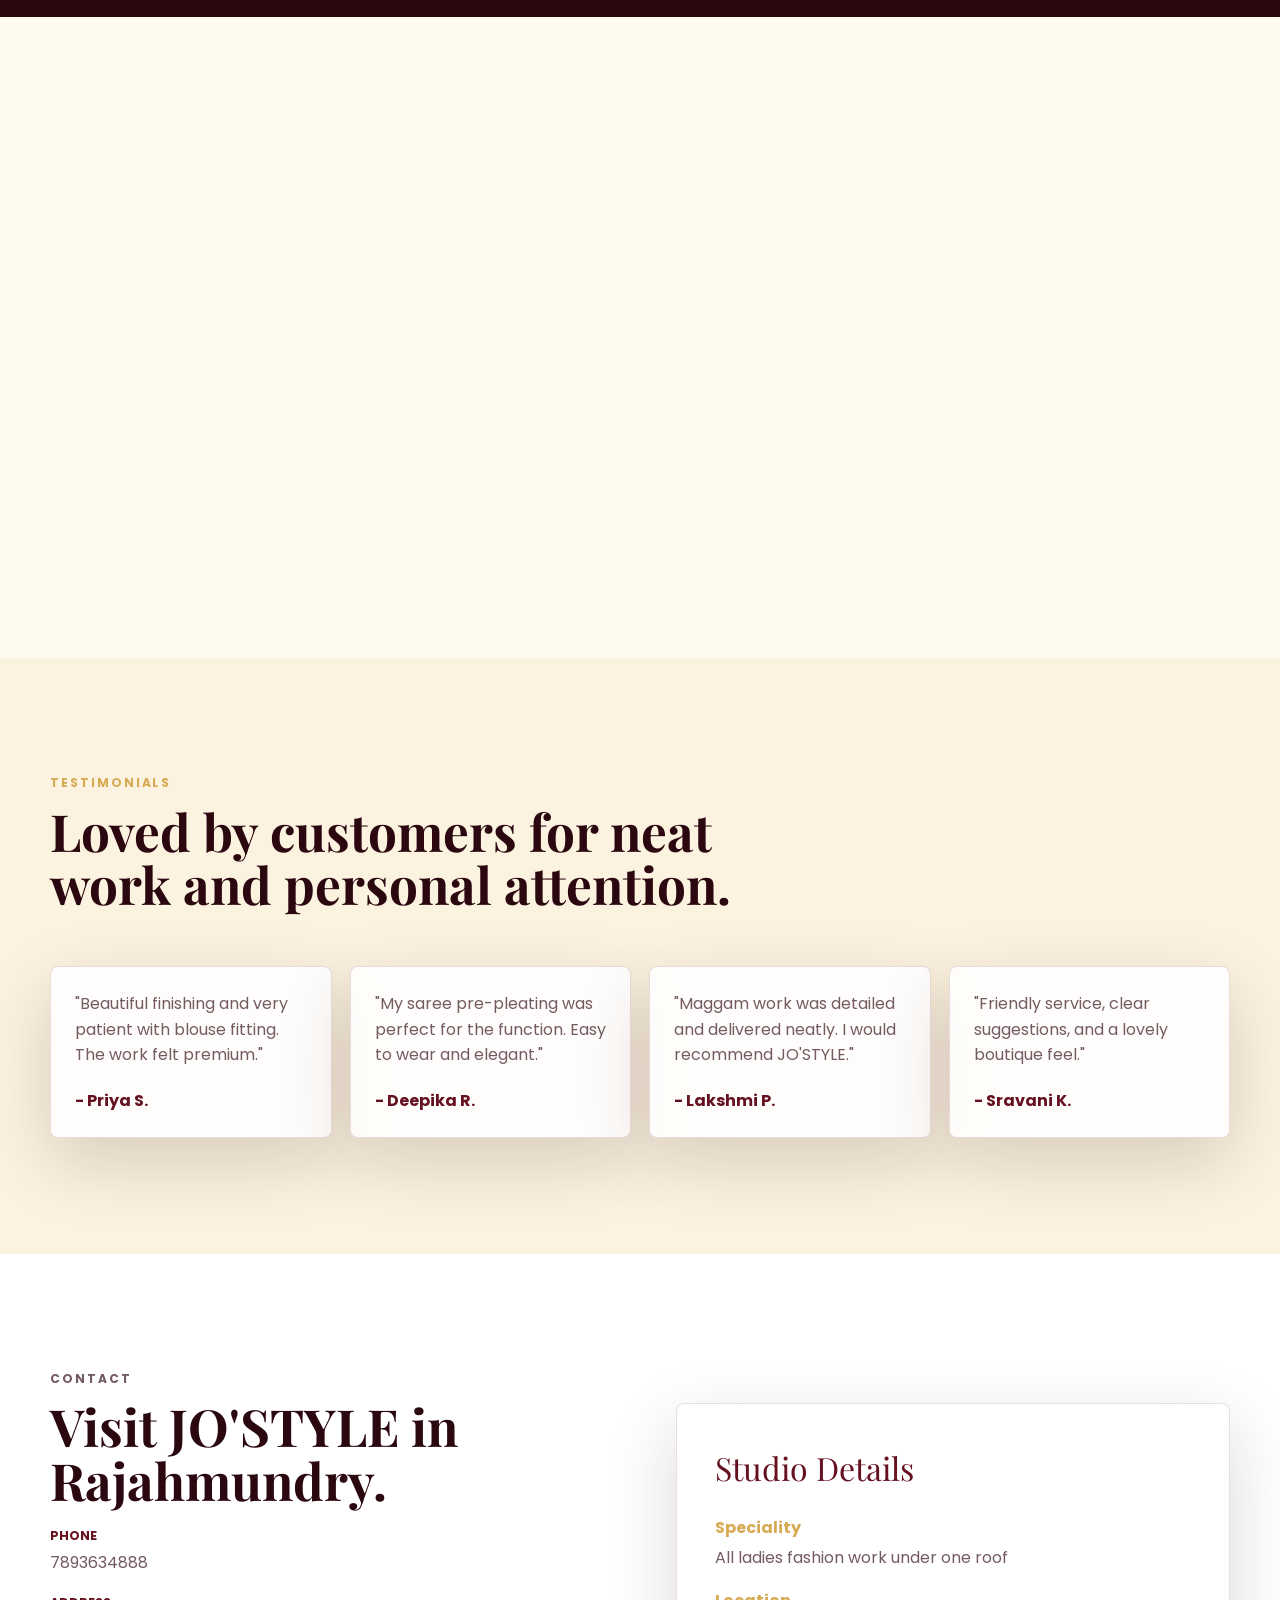
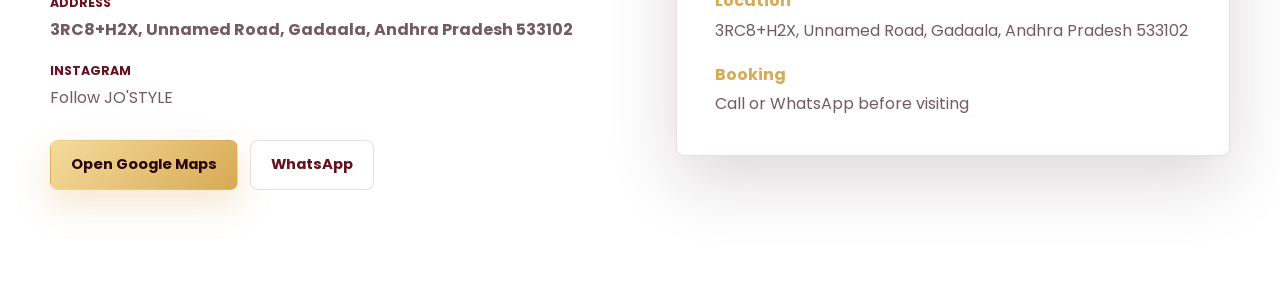
==== commit 674d079a: "Change founder title to 'Founder & Master Tailor' Updated the founder's title to include 'Master Tai" ====
--- a/index.html
+++ b/index.html
@@ -105,7 +105,7 @@
             <img data-founder-image src="images/founder.jpg" alt="Founder of JO'STYLE" />
           </div>
           <div class="founder-copy">
-            <p class="eyebrow">Founder</p>
+            <p class="eyebrow">Founder & Master Tailor</p>
             <h2 data-founder-name>Jyothi Yarramilli</h2>
             <p data-founder-description>
               Founder of JO'STYLE, bringing attentive tailoring and refined ladies fashion services
